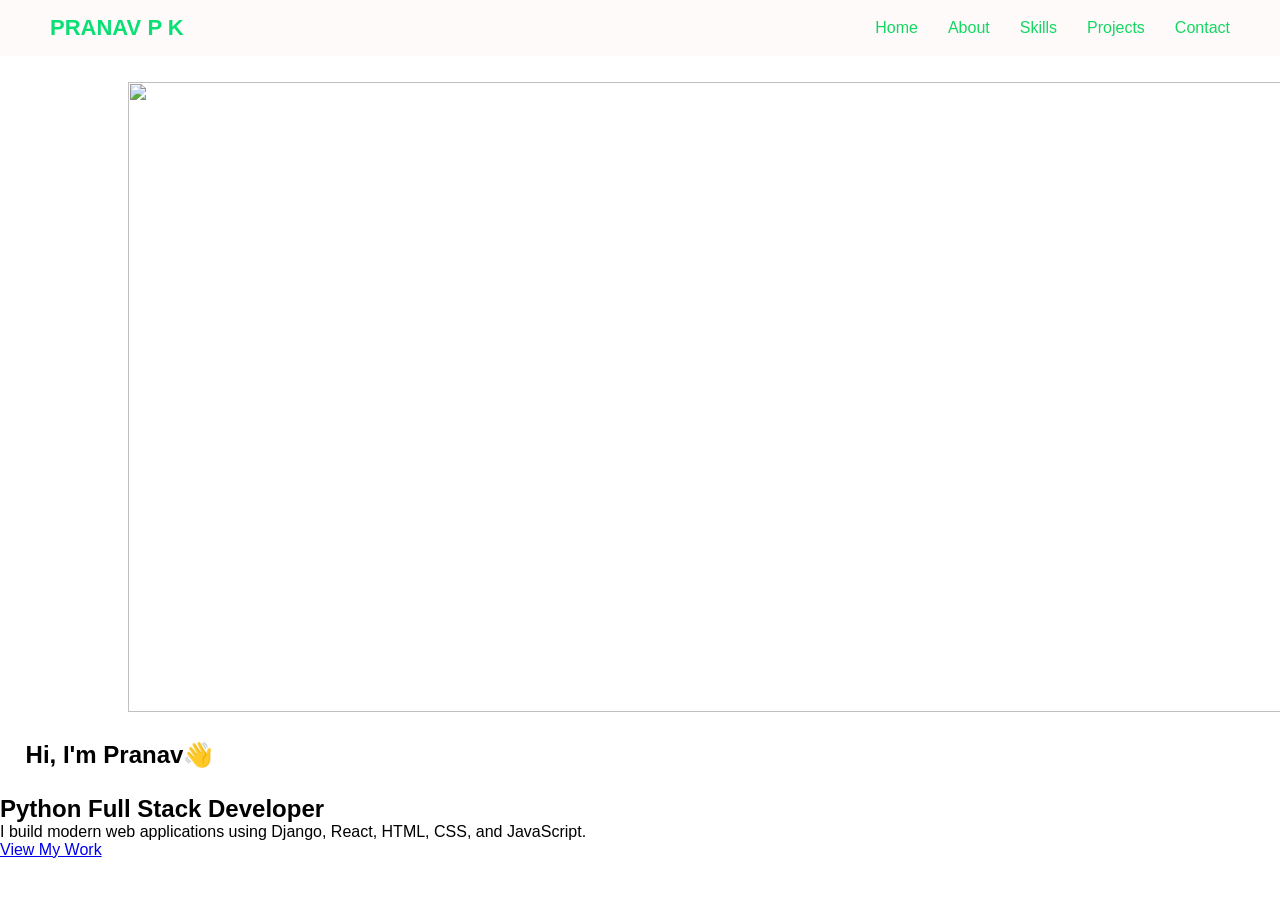
==== index.html @ 6b8d43aa "Initial portfolio" ====
<!DOCTYPE html>
<html lang="en">

<head>
    <meta charset="UTF-8">
    <meta name="viewport" content="width=device-width, initial-scale=1.0">
    <title>PRANAV</title>
    <link rel="stylesheet" href="style.css">

    <link rel="preconnect" href="https://fonts.googleapis.com">
    <link rel="preconnect" href="https://fonts.gstatic.com" crossorigin>
    <link href="https://fonts.googleapis.com/css2?family=Saira+Stencil:ital,wght@0,100..900;1,100..900&display=swap"
        rel="stylesheet">



</head>

<body>

    <header>
        <nav class="navbar">
            <div class="logo">PRANAV P K</div>

            <ul class="nav-links">
                <li><a href="index.html">Home</a></li>
                <li><a href="about.html">About</a></li>
                <li><a href="skills.html">Skills</a></li>
                <li><a href="projects.html">Projects</a></li>
                <li><a href="contact.html">Contact</a></li>
            </ul>
        </nav>
    </header>

    <!-- section start -->
    <section class="hero">
        <div class="hero-content">
            <div class="img"><img src="" height="630px" width="1200px"></div>
            
            <h1 style="padding: 2%;">Hi, I'm Pranav👋</h1>
            <h2>Python Full Stack Developer</h2>
            <p>I build modern web applications using Django, React, HTML, CSS, and JavaScript.</p>

            <a href="projects.html" class="btn">View My Work</a>
        </div>
    </section>
    <!-- section end -->

</body>

</html>
---- style.css ----
.saira-stencil{
  font-family: "Saira Stencil", sans-serif;
  font-optical-sizing: auto;
  font-weight: <weight>;
  font-style: normal;
  font-variation-settings:
    "wdth" 100;
}
/* Reset */
* {
    margin: 0;
    padding: 0;
    box-sizing: border-box;
    font-family: Arial, sans-serif;
}

/* Navbar */
.navbar {
    display: flex;
    justify-content: space-between;
    align-items: center;
    padding: 15px 50px;
    background-color: #fef9f9d8;
}

/* Logo */
.logo {
    color: #08e074;
    font-size: 22px;
    font-weight: bold;
}

/* Nav Links */
.nav-links {
    list-style: none;
    display: flex;
    gap: 30px;
}

/* Links */
.nav-links a {
    text-decoration: dotted;
    color: #14d762;
    font-size: 16px;
    transition: 0.3s;
}

/* Hover effect */
.nav-links a:hover {
    color: #b5da0e;
}

/* Responsive */
@media (max-width: 768px) {
    .navbar {
        flex-direction: column;
        gap: 10px;
    }

    .nav-links {
        flex-direction: column;
        gap: 15px;
    }
}
.img{
    padding-top: 2%;
    padding-left: 10%;
}
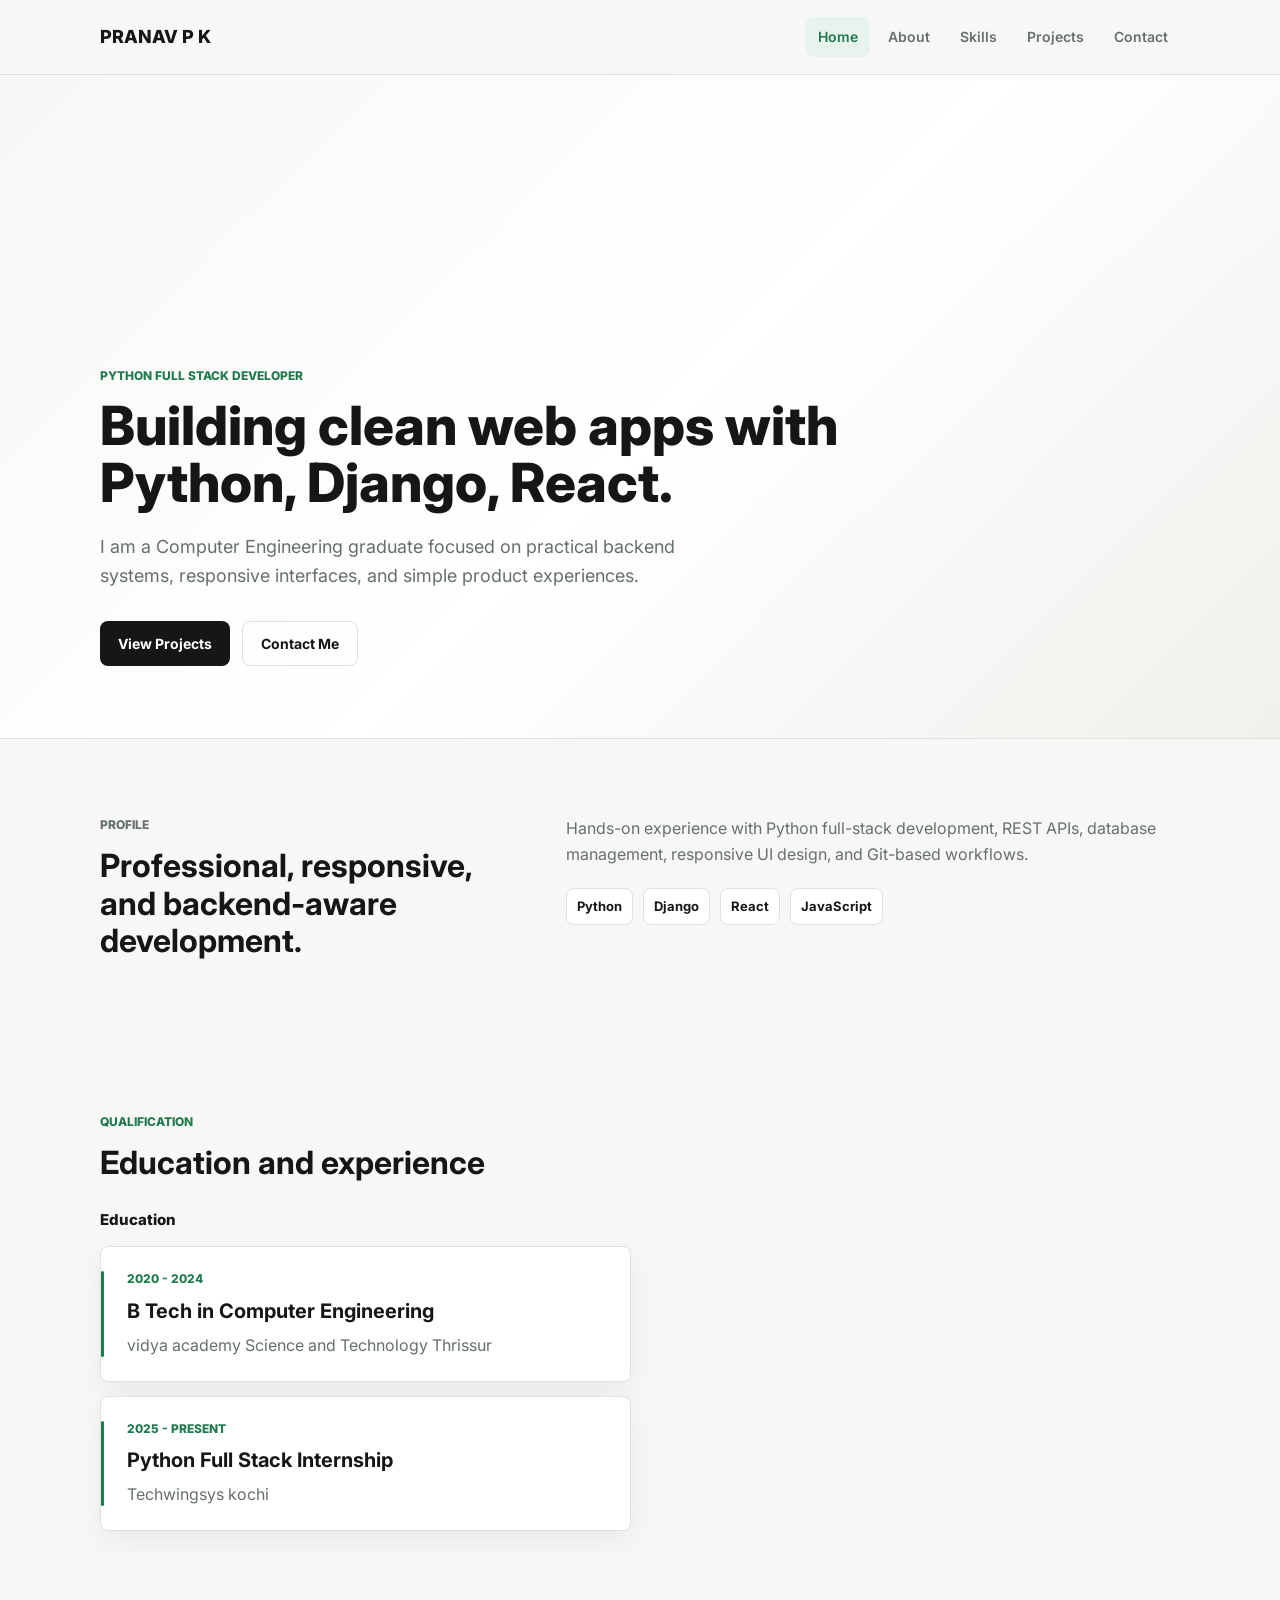
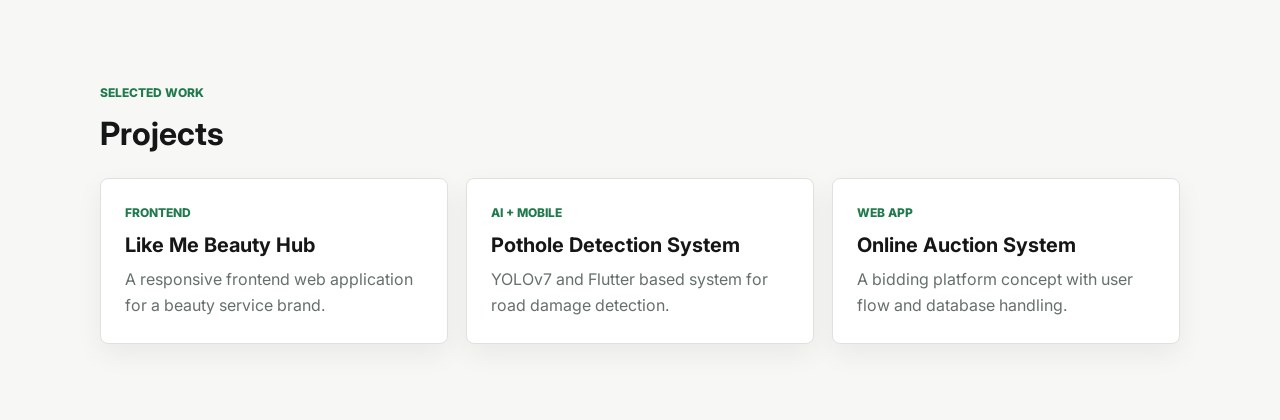
==== commit 9038944f: "Update portfolio UI" ====
--- a/index.html
+++ b/index.html
@@ -4,26 +4,20 @@
 <head>
     <meta charset="UTF-8">
     <meta name="viewport" content="width=device-width, initial-scale=1.0">
-    <title>PRANAV</title>
-    <link rel="stylesheet" href="style.css">
-
+    <title>Pranav P K | Portfolio</title>
     <link rel="preconnect" href="https://fonts.googleapis.com">
     <link rel="preconnect" href="https://fonts.gstatic.com" crossorigin>
-    <link href="https://fonts.googleapis.com/css2?family=Saira+Stencil:ital,wght@0,100..900;1,100..900&display=swap"
-        rel="stylesheet">
-
-
-
+    <link href="https://fonts.googleapis.com/css2?family=Inter:wght@400;500;600;700;800&display=swap" rel="stylesheet">
+    <link rel="stylesheet" href="style.css">
 </head>
 
 <body>
-
-    <header>
+    <header class="site-header">
         <nav class="navbar">
-            <div class="logo">PRANAV P K</div>
+            <a class="logo" href="index.html">PRANAV P K</a>
 
             <ul class="nav-links">
-                <li><a href="index.html">Home</a></li>
+                <li><a class="active" href="index.html">Home</a></li>
                 <li><a href="about.html">About</a></li>
                 <li><a href="skills.html">Skills</a></li>
                 <li><a href="projects.html">Projects</a></li>
@@ -32,20 +26,91 @@
         </nav>
     </header>
 
-    <!-- section start -->
-    <section class="hero">
-        <div class="hero-content">
-            <div class="img"><img src="" height="630px" width="1200px"></div>
-            
-            <h1 style="padding: 2%;">Hi, I'm Pranav👋</h1>
-            <h2>Python Full Stack Developer</h2>
-            <p>I build modern web applications using Django, React, HTML, CSS, and JavaScript.</p>
+    <main>
+        <section class="hero">
+            <div class="hero-content">
+                <p class="eyebrow">Python Full Stack Developer</p>
+                <h1>Building clean web apps with Python, Django, React.</h1>
+                <p class="hero-text">I am a Computer Engineering graduate focused on practical backend systems, responsive interfaces, and simple product experiences.</p>
+                <div class="hero-actions">
+                    <a class="btn primary" href="projects.html">View Projects</a>
+                    <a class="btn secondary" href="contact.html">Contact Me</a>
+                </div>
+            </div>
+        </section>
 
-            <a href="projects.html" class="btn">View My Work</a>
-        </div>
-    </section>
-    <!-- section end -->
+        <section class="section intro-section">
+            <div>
+                <p class="eyebrow">Profile</p>
+                <h2>Professional, responsive, and backend-aware development.</h2>
+            </div>
+            <div class="summary-list">
+                <p>Hands-on experience with Python full-stack development, REST APIs, database management, responsive UI design, and Git-based workflows.</p>
+                <div class="stack-list">
+                    <span>Python</span>
+                    <span>Django</span>
+                    <span>React</span>
+                    <span>JavaScript</span>
+                </div>
+            </div>
+        </section>
 
+        <section class="section qualification-section">
+            <div class="section-heading">
+                <p class="eyebrow">Qualification</p>
+                <h2>Education and experience</h2>
+            </div>
+
+            <div class="timeline-grid">
+                <div>
+                    <h3 class="timeline-label">Education</h3>
+                    <div class="timeline">
+                        <article class="timeline-item">
+                            <span>2020 - 2024</span>
+                            <h3>B Tech in Computer Engineering</h3>
+                            <p>vidya academy Science and Technology Thrissur</p>
+                        </article>
+
+                        <article class="timeline-item">
+                            <span>2025 - Present</span>
+                            <h3>Python Full Stack Internship</h3>
+                            <p>Techwingsys kochi</p>
+                        </article>
+                    </div>
+                </div>
+
+                
+                </div>
+            </div>
+        </section>
+
+        <section class="section">
+            <div class="section-heading">
+                <p class="eyebrow">Selected work</p>
+                <h2>Projects</h2>
+            </div>
+
+            <div class="project-grid">
+                <article class="project-card">
+                    <span>Frontend</span>
+                    <h3>Like Me Beauty Hub</h3>
+                    <p>A responsive frontend web application for a beauty service brand.</p>
+                </article>
+
+                <article class="project-card">
+                    <span>AI + Mobile</span>
+                    <h3>Pothole Detection System</h3>
+                    <p>YOLOv7 and Flutter based system for road damage detection.</p>
+                </article>
+
+                <article class="project-card">
+                    <span>Web App</span>
+                    <h3>Online Auction System</h3>
+                    <p>A bidding platform concept with user flow and database handling.</p>
+                </article>
+            </div>
+        </section>
+    </main>
 </body>
 
 </html>
--- a/style.css
+++ b/style.css
@@ -1,69 +1,466 @@
-
-.saira-stencil{
-  font-family: "Saira Stencil", sans-serif;
-  font-optical-sizing: auto;
-  font-weight: <weight>;
-  font-style: normal;
-  font-variation-settings:
-    "wdth" 100;
-}
-/* Reset */
+@font-face {
+    font-family: "Nothing Ndot";
+    src:
+        url("fonts/ndot.woff2") format("woff2"),
+        url("fonts/ndot.woff") format("woff"),
+        url("fonts/ndot.ttf") format("truetype");
+    font-weight: 400;
+    font-style: normal;
+    font-display: swap;
+}
+
+:root {
+    --font: "Inter", "Segoe UI", Arial, sans-serif;
+    --logo-font: "Nothing Ndot", "Inter", "Segoe UI", Arial, sans-serif;
+    --bg: #f7f8f5;
+    --surface: #ffffff;
+    --text: #151716;
+    --muted: #66706a;
+    --soft: #eef1ec;
+    --line: #dde3dc;
+    --accent: #1f7a4d;
+    --accent-soft: #e8f3ed;
+    --shadow: 0 10px 28px rgba(21, 23, 22, 0.06);
+}
+
 * {
+    box-sizing: border-box;
     margin: 0;
     padding: 0;
-    box-sizing: border-box;
-    font-family: Arial, sans-serif;
-}
-
-/* Navbar */
+}
+
+html {
+    scroll-behavior: smooth;
+}
+
+body {
+    background: var(--bg);
+    color: var(--text);
+    font-family: var(--font);
+    line-height: 1.65;
+}
+
+a {
+    color: inherit;
+}
+
+.site-header {
+    position: sticky;
+    top: 0;
+    z-index: 20;
+    border-bottom: 1px solid var(--line);
+    background: rgba(247, 248, 245, 0.9);
+    backdrop-filter: blur(14px);
+}
+
+.navbar,
+.section,
+.page-hero,
+.hero-content {
+    width: min(1080px, calc(100% - 40px));
+    margin: 0 auto;
+}
+
 .navbar {
     display: flex;
+    align-items: center;
     justify-content: space-between;
+    gap: 24px;
+    min-height: 74px;
+}
+
+.logo {
+    color: var(--text);
+    font-family: var(--logo-font);
+    font-size: 18px;
+    font-weight: 800;
+    letter-spacing: 0;
+    text-decoration: none;
+    white-space: nowrap;
+}
+
+.nav-links {
+    display: flex;
     align-items: center;
-    padding: 15px 50px;
-    background-color: #fef9f9d8;
-}
-
-/* Logo */
-.logo {
-    color: #08e074;
-    font-size: 22px;
-    font-weight: bold;
-}
-
-/* Nav Links */
-.nav-links {
+    gap: 6px;
     list-style: none;
+}
+
+.nav-links a {
+    display: inline-flex;
+    align-items: center;
+    min-height: 38px;
+    border-radius: 8px;
+    color: var(--muted);
+    font-size: 14px;
+    font-weight: 600;
+    letter-spacing: 0;
+    padding: 8px 12px;
+    text-decoration: none;
+    transition: background-color 180ms ease, color 180ms ease;
+}
+
+.nav-links a:hover,
+.nav-links a.active {
+    background: var(--accent-soft);
+    color: var(--accent);
+}
+
+.hero {
     display: flex;
-    gap: 30px;
-}
-
-/* Links */
-.nav-links a {
-    text-decoration: dotted;
-    color: #14d762;
-    font-size: 16px;
-    transition: 0.3s;
-}
-
-/* Hover effect */
-.nav-links a:hover {
-    color: #b5da0e;
-}
-
-/* Responsive */
-@media (max-width: 768px) {
+    align-items: flex-end;
+    min-height: calc(82vh - 74px);
+    border-bottom: 1px solid var(--line);
+    background: linear-gradient(135deg, var(--bg) 0%, #ffffff 52%, var(--soft) 100%);
+}
+
+.hero-content {
+    padding: 92px 0 72px;
+}
+
+.eyebrow {
+    color: var(--accent);
+    font-size: 12px;
+    font-weight: 800;
+    letter-spacing: 0;
+    margin-bottom: 12px;
+    text-transform: uppercase;
+}
+
+.hero h1,
+.page-hero h1 {
+    max-width: 780px;
+    color: var(--text);
+    font-size: 54px;
+    font-weight: 800;
+    line-height: 1.05;
+}
+
+.hero-text {
+    max-width: 640px;
+    color: var(--muted);
+    font-size: 18px;
+    margin-top: 20px;
+}
+
+.hero-actions {
+    display: flex;
+    flex-wrap: wrap;
+    gap: 12px;
+    margin-top: 30px;
+}
+
+.btn {
+    display: inline-flex;
+    align-items: center;
+    justify-content: center;
+    min-height: 44px;
+    border-radius: 8px;
+    font-size: 14px;
+    font-weight: 700;
+    padding: 10px 18px;
+    text-decoration: none;
+}
+
+.btn.primary {
+    background: var(--text);
+    color: #ffffff;
+}
+
+.btn.secondary {
+    border: 1px solid var(--line);
+    background: rgba(255, 255, 255, 0.72);
+    color: var(--text);
+}
+
+.section {
+    padding: 76px 0;
+}
+
+.page-hero {
+    padding: 86px 0 28px;
+}
+
+.intro-section,
+.two-column,
+.contact-section,
+.profile-section {
+    display: grid;
+    grid-template-columns: 0.8fr 1.2fr;
+    gap: 56px;
+    align-items: start;
+}
+
+.section-heading {
+    margin-bottom: 26px;
+}
+
+.intro-section h2,
+.section-heading h2,
+.two-column h2,
+.contact-section h2 {
+    max-width: 680px;
+    color: var(--text);
+    font-size: 32px;
+    font-weight: 700;
+    line-height: 1.18;
+}
+
+.intro-section p,
+.two-column p,
+.contact-section p,
+.project-card p,
+.skill-card p,
+.project-row p,
+.timeline-item p {
+    color: var(--muted);
+}
+
+.summary-list {
+    display: grid;
+    gap: 20px;
+}
+
+.profile-section {
+    align-items: center;
+    grid-template-columns: 1fr 0.8fr;
+}
+
+.profile-copy {
+    display: grid;
+    gap: 18px;
+}
+
+.profile-copy h2 {
+    max-width: 680px;
+    color: var(--text);
+    font-size: 32px;
+    font-weight: 700;
+    line-height: 1.18;
+}
+
+.profile-copy p {
+    color: var(--muted);
+}
+
+.profile-image-card {
+    overflow: hidden;
+    border: 1px solid var(--line);
+    border-radius: 8px;
+    background: var(--surface);
+    box-shadow: var(--shadow);
+}
+
+.profile-image-card img {
+    display: block;
+    width: 100%;
+    aspect-ratio: 4 / 5;
+    object-fit: cover;
+    object-position: 54% 58%;
+}
+
+.stack-list {
+    display: flex;
+    flex-wrap: wrap;
+    gap: 10px;
+}
+
+.stack-list span {
+    border: 1px solid var(--line);
+    border-radius: 8px;
+    background: var(--surface);
+    color: var(--text);
+    font-size: 13px;
+    font-weight: 700;
+    padding: 7px 10px;
+}
+
+.project-grid,
+.skill-grid,
+.timeline-grid {
+    display: grid;
+    gap: 18px;
+}
+
+.project-grid {
+    grid-template-columns: repeat(3, 1fr);
+}
+
+.skill-grid,
+.timeline-grid {
+    grid-template-columns: repeat(2, 1fr);
+}
+
+.project-card,
+.skill-card,
+.quick-facts,
+.project-row,
+.timeline-item,
+.contact-links a {
+    border: 1px solid var(--line);
+    border-radius: 8px;
+    background: var(--surface);
+    box-shadow: var(--shadow);
+}
+
+.project-card,
+.skill-card,
+.quick-facts {
+    padding: 24px;
+}
+
+.project-card span,
+.project-row span,
+.timeline-item span {
+    display: block;
+    color: var(--accent);
+    font-size: 12px;
+    font-weight: 800;
+    margin-bottom: 10px;
+    text-transform: uppercase;
+}
+
+.project-card h3,
+.skill-card h2,
+.project-row h2,
+.timeline-item h3 {
+    color: var(--text);
+    font-size: 20px;
+    font-weight: 700;
+    line-height: 1.25;
+    margin-bottom: 8px;
+}
+
+.timeline-label {
+    color: var(--text);
+    font-size: 15px;
+    font-weight: 800;
+    margin-bottom: 14px;
+}
+
+.timeline {
+    display: grid;
+    gap: 14px;
+}
+
+.timeline-item {
+    position: relative;
+    padding: 22px 22px 22px 26px;
+}
+
+.timeline-item::before {
+    position: absolute;
+    top: 24px;
+    bottom: 24px;
+    left: 0;
+    width: 3px;
+    border-radius: 999px;
+    background: var(--accent);
+    content: "";
+}
+
+.two-column p + p {
+    margin-top: 16px;
+}
+
+.quick-facts ul {
+    color: var(--muted);
+    margin-top: 16px;
+    padding-left: 20px;
+}
+
+.quick-facts li + li {
+    margin-top: 9px;
+}
+
+.project-list {
+    display: grid;
+    gap: 16px;
+}
+
+.project-row {
+    display: grid;
+    grid-template-columns: 0.9fr 1.1fr;
+    gap: 28px;
+    padding: 24px;
+}
+
+.contact-links {
+    display: grid;
+    gap: 12px;
+}
+
+.contact-links a {
+    color: var(--accent);
+    font-weight: 700;
+    padding: 15px 18px;
+    text-decoration: none;
+}
+
+.contact-links a:hover {
+    border-color: var(--accent);
+}
+
+@media (max-width: 820px) {
     .navbar {
+        align-items: flex-start;
         flex-direction: column;
-        gap: 10px;
+        justify-content: center;
+        padding: 16px 0;
     }
 
     .nav-links {
-        flex-direction: column;
-        gap: 15px;
-    }
-}
-.img{
-    padding-top: 2%;
-    padding-left: 10%;
-}+        flex-wrap: wrap;
+    }
+
+    .hero {
+        min-height: 620px;
+    }
+
+    .hero h1,
+    .page-hero h1 {
+        font-size: 40px;
+    }
+
+    .intro-section,
+    .two-column,
+    .contact-section,
+    .profile-section,
+    .project-grid,
+    .skill-grid,
+    .timeline-grid,
+    .project-row {
+        grid-template-columns: 1fr;
+    }
+}
+
+@media (max-width: 520px) {
+    .navbar,
+    .section,
+    .page-hero,
+    .hero-content {
+        width: min(100% - 28px, 1080px);
+    }
+
+    .nav-links a {
+        font-size: 13px;
+        padding: 8px 9px;
+    }
+
+    .hero {
+        min-height: 560px;
+    }
+
+    .hero-content {
+        padding: 68px 0 46px;
+    }
+
+    .hero h1,
+    .page-hero h1 {
+        font-size: 34px;
+    }
+
+    .section {
+        padding: 54px 0;
+    }
+}
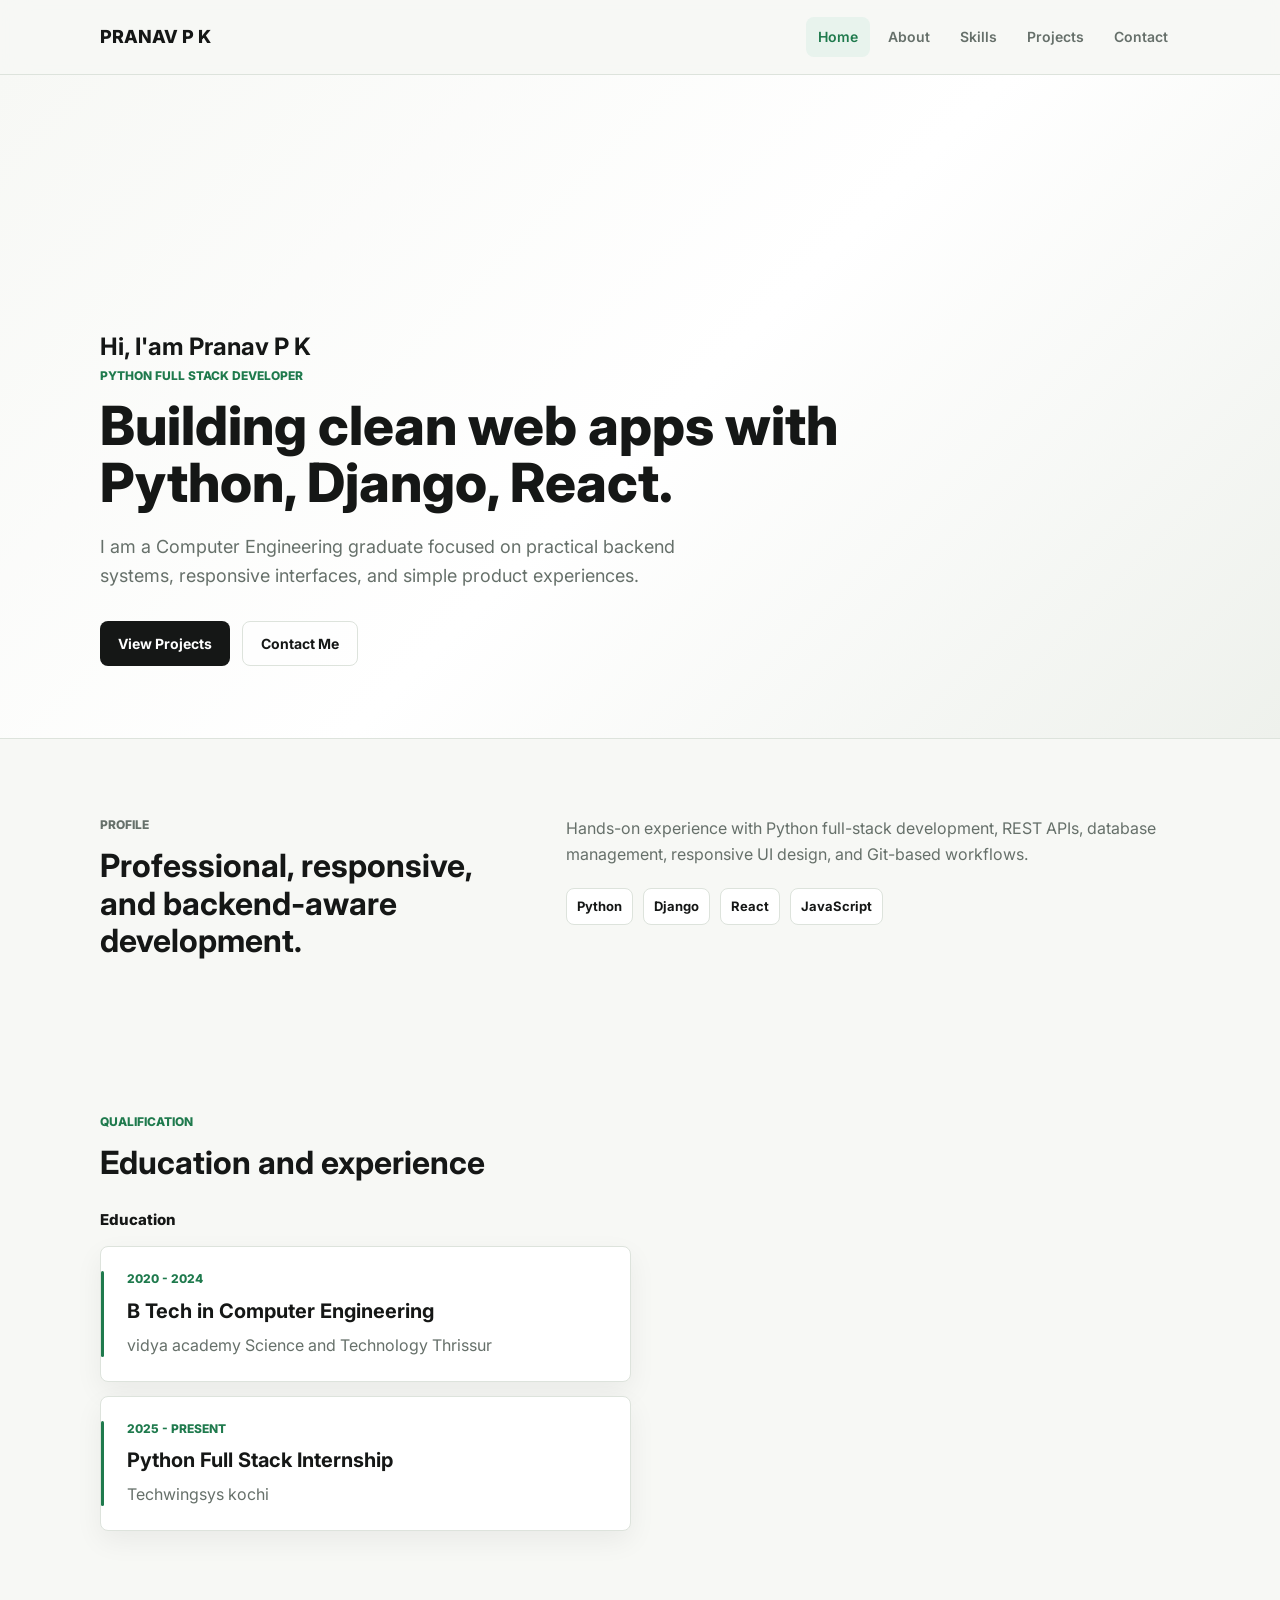
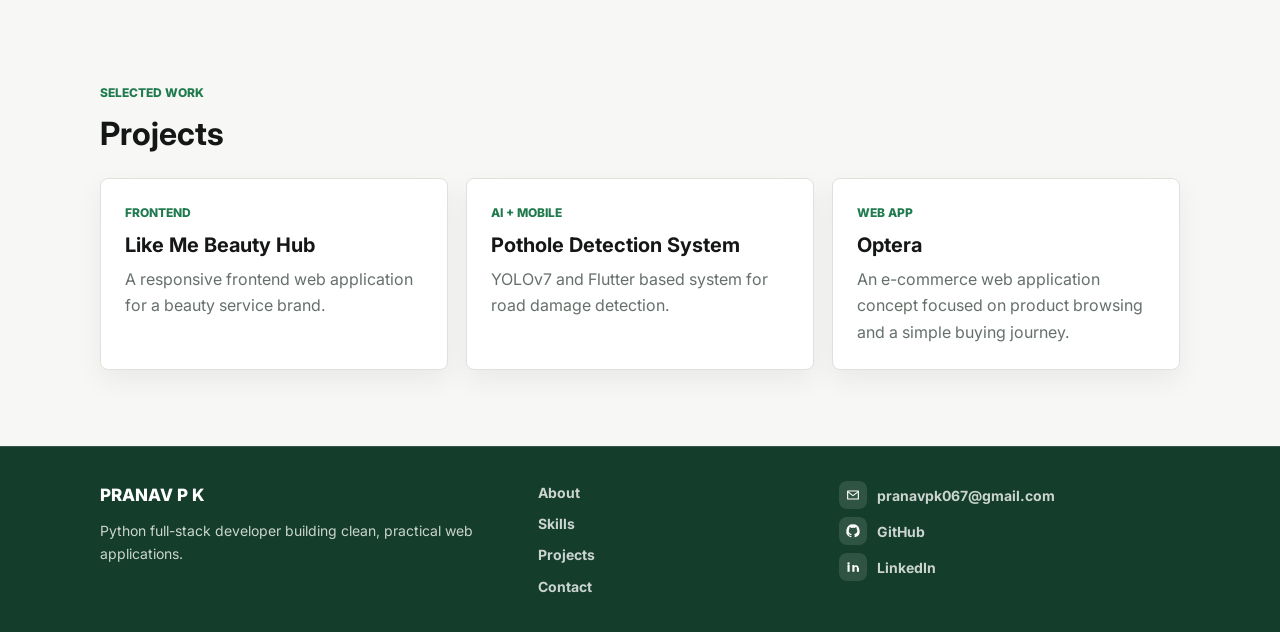
==== commit f52cb272: "Add footer across portfolio pages" ====
--- a/index.html
+++ b/index.html
@@ -29,7 +29,9 @@
     <main>
         <section class="hero">
             <div class="hero-content">
+                <h2>Hi, I'am Pranav P K</h2>
                 <p class="eyebrow">Python Full Stack Developer</p>
+
                 <h1>Building clean web apps with Python, Django, React.</h1>
                 <p class="hero-text">I am a Computer Engineering graduate focused on practical backend systems, responsive interfaces, and simple product experiences.</p>
                 <div class="hero-actions">
@@ -105,12 +107,49 @@
 
                 <article class="project-card">
                     <span>Web App</span>
-                    <h3>Online Auction System</h3>
-                    <p>A bidding platform concept with user flow and database handling.</p>
+                    <h3>Optera</h3>
+                    <p>An e-commerce web application concept focused on product browsing and a simple buying journey.</p>
                 </article>
             </div>
         </section>
     </main>
+
+    <footer class="site-footer">
+        <div class="footer-inner">
+            <div>
+                <a class="footer-logo" href="index.html">PRANAV P K</a>
+                <p>Python full-stack developer building clean, practical web applications.</p>
+            </div>
+
+            <div class="footer-links" aria-label="Footer navigation">
+                <a href="about.html">About</a>
+                <a href="skills.html">Skills</a>
+                <a href="projects.html">Projects</a>
+                <a href="contact.html">Contact</a>
+            </div>
+
+            <div class="footer-contact">
+                <a href="mailto:pranavpk067@gmail.com">
+                    <span class="contact-icon" aria-hidden="true">
+                        <svg viewBox="0 0 24 24"><path d="M4 6h16v12H4z"></path><path d="m4 7 8 6 8-6"></path></svg>
+                    </span>
+                    pranavpk067@gmail.com
+                </a>
+                <a href="https://github.com/Prnvpk" target="_blank" rel="noreferrer">
+                    <span class="contact-icon" aria-hidden="true">
+                        <svg viewBox="0 0 24 24"><path d="M12 2a10 10 0 0 0-3.16 19.49c.5.09.68-.22.68-.48v-1.7c-2.78.6-3.37-1.18-3.37-1.18-.45-1.15-1.11-1.46-1.11-1.46-.91-.62.07-.61.07-.61 1 .07 1.53 1.03 1.53 1.03.9 1.52 2.35 1.08 2.92.83.09-.65.35-1.08.63-1.33-2.22-.25-4.55-1.11-4.55-4.94 0-1.09.39-1.98 1.03-2.68-.1-.25-.45-1.27.1-2.64 0 0 .84-.27 2.75 1.02A9.57 9.57 0 0 1 12 6.99c.85 0 1.7.11 2.5.34 1.9-1.29 2.74-1.02 2.74-1.02.55 1.37.2 2.39.1 2.64.64.7 1.03 1.59 1.03 2.68 0 3.84-2.34 4.69-4.57 4.94.36.31.68.92.68 1.86v2.58c0 .27.18.58.69.48A10 10 0 0 0 12 2z"></path></svg>
+                    </span>
+                    GitHub
+                </a>
+                <a href="https://www.linkedin.com/in/pranavpk067/" target="_blank" rel="noreferrer">
+                    <span class="contact-icon" aria-hidden="true">
+                        <svg viewBox="0 0 24 24"><path d="M6.94 8.9H3.75v10.35h3.19V8.9zM5.35 4.75a1.85 1.85 0 1 0 0 3.7 1.85 1.85 0 0 0 0-3.7zM20.25 13.3c0-2.78-1.49-4.08-3.48-4.08a3 3 0 0 0-2.7 1.48V8.9h-3.06v10.35h3.18v-5.12c0-1.35.26-2.66 1.93-2.66 1.65 0 1.67 1.54 1.67 2.75v5.03h3.18v-5.95h-.72z"></path></svg>
+                    </span>
+                    LinkedIn
+                </a>
+            </div>
+        </div>
+    </footer>
 </body>
 
-</html>+</html>
--- a/style.css
+++ b/style.css
@@ -401,6 +401,94 @@
     border-color: var(--accent);
 }
 
+.site-footer {
+    border-top: 1px solid rgba(255, 255, 255, 0.14);
+    background: #143d2b;
+    color: #ffffff;
+}
+
+.footer-inner {
+    display: grid;
+    grid-template-columns: 1.2fr 0.8fr 1fr;
+    gap: 28px;
+    width: min(1080px, calc(100% - 40px));
+    margin: 0 auto;
+    padding: 34px 0;
+}
+
+.footer-logo {
+    display: inline-flex;
+    color: #ffffff;
+    font-family: var(--logo-font);
+    font-size: 17px;
+    font-weight: 800;
+    letter-spacing: 0;
+    margin-bottom: 10px;
+    text-decoration: none;
+}
+
+.site-footer p {
+    max-width: 380px;
+    color: rgba(255, 255, 255, 0.78);
+    font-size: 14px;
+}
+
+.footer-links,
+.footer-contact {
+    display: flex;
+    flex-direction: column;
+    gap: 8px;
+}
+
+.footer-links a,
+.footer-contact a {
+    display: inline-flex;
+    align-items: center;
+    gap: 10px;
+    width: fit-content;
+    color: rgba(255, 255, 255, 0.78);
+    font-size: 14px;
+    font-weight: 700;
+    text-decoration: none;
+    transition: color 180ms ease;
+}
+
+.footer-links a:hover,
+.footer-contact a:hover {
+    color: #ffffff;
+}
+
+.contact-icon {
+    display: inline-flex;
+    align-items: center;
+    justify-content: center;
+    flex: 0 0 auto;
+    width: 28px;
+    height: 28px;
+    border-radius: 8px;
+    background: rgba(255, 255, 255, 0.12);
+    color: #ffffff;
+}
+
+.contact-icon svg {
+    width: 16px;
+    height: 16px;
+    fill: none;
+}
+
+.contact-icon svg path {
+    stroke: currentColor;
+    stroke-width: 1.7;
+    stroke-linecap: round;
+    stroke-linejoin: round;
+}
+
+.footer-contact a:nth-child(2) svg path,
+.footer-contact a:nth-child(3) svg path {
+    fill: currentColor;
+    stroke: none;
+}
+
 @media (max-width: 820px) {
     .navbar {
         align-items: flex-start;
@@ -429,7 +517,8 @@
     .project-grid,
     .skill-grid,
     .timeline-grid,
-    .project-row {
+    .project-row,
+    .footer-inner {
         grid-template-columns: 1fr;
     }
 }
@@ -438,7 +527,8 @@
     .navbar,
     .section,
     .page-hero,
-    .hero-content {
+    .hero-content,
+    .footer-inner {
         width: min(100% - 28px, 1080px);
     }
 
@@ -464,3 +554,7 @@
         padding: 54px 0;
     }
 }
+.more{
+    text-decoration: none;
+    padding-left: 20px;
+}
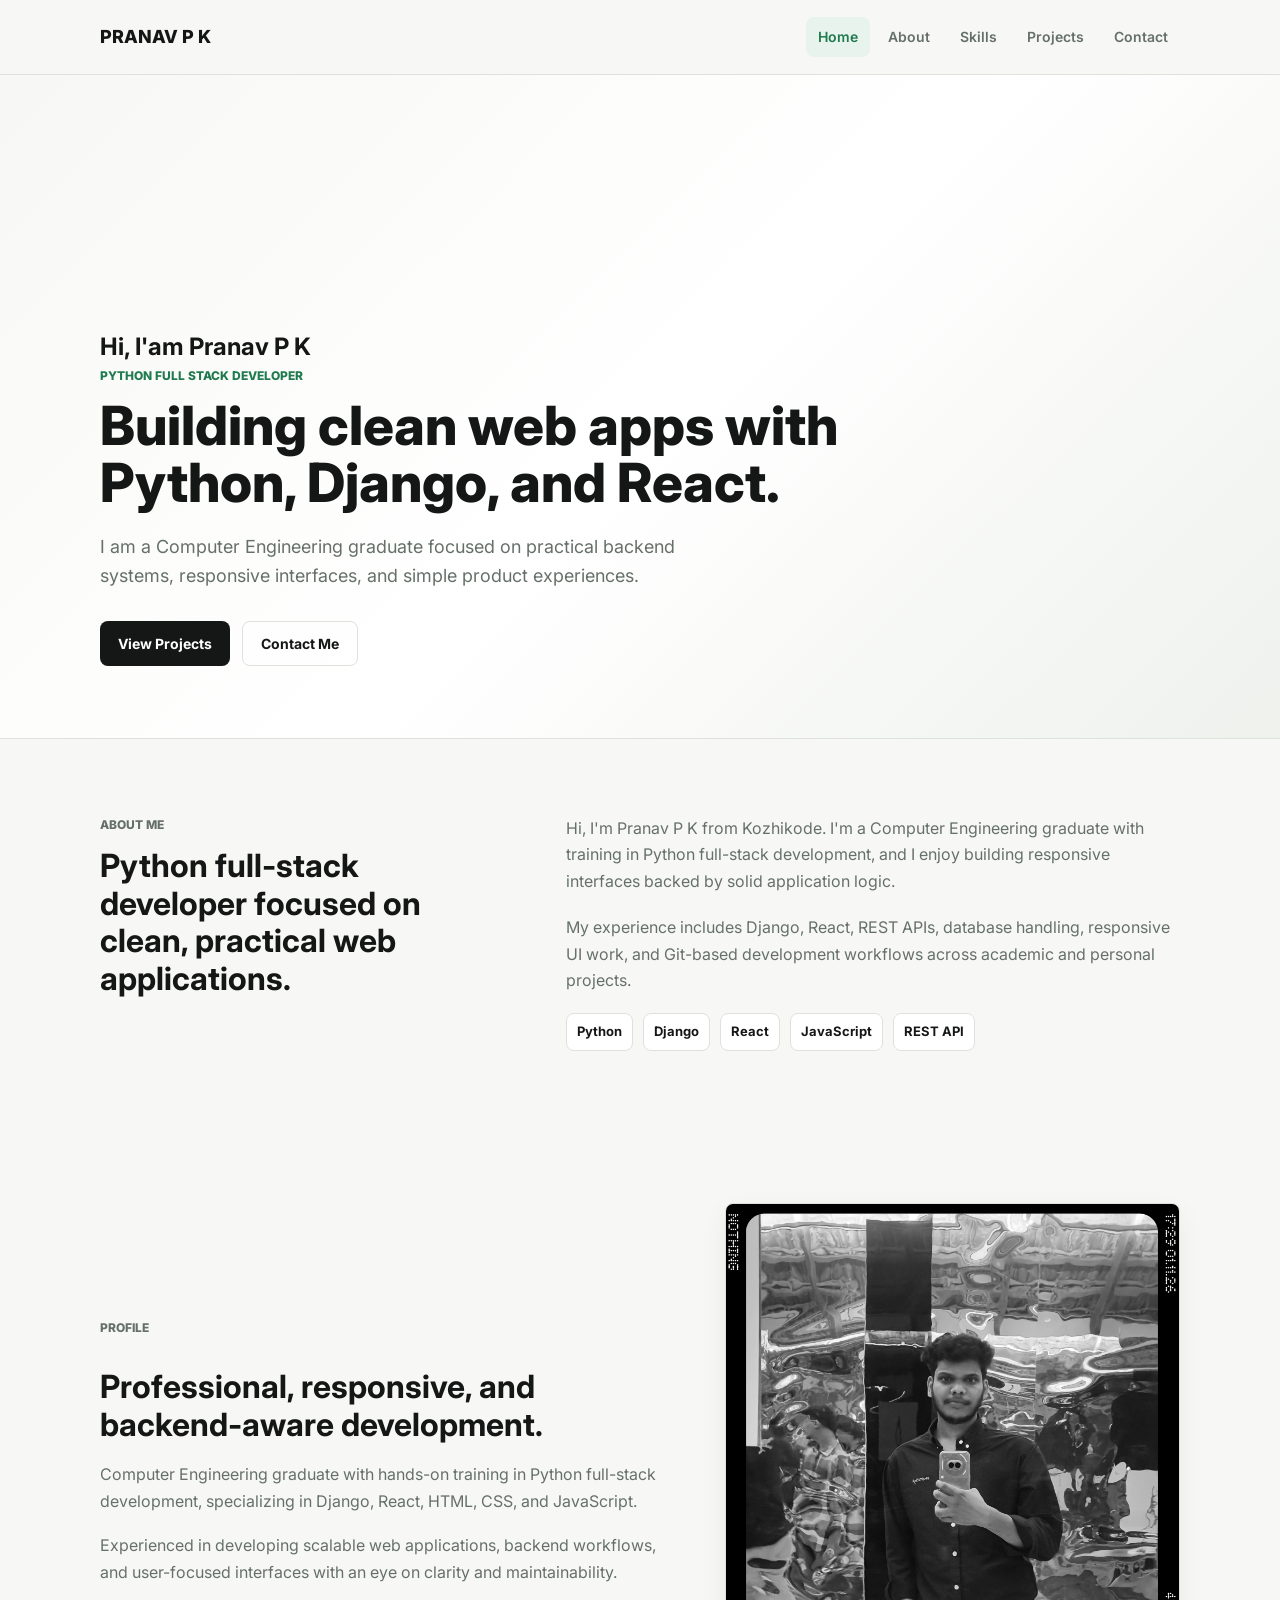
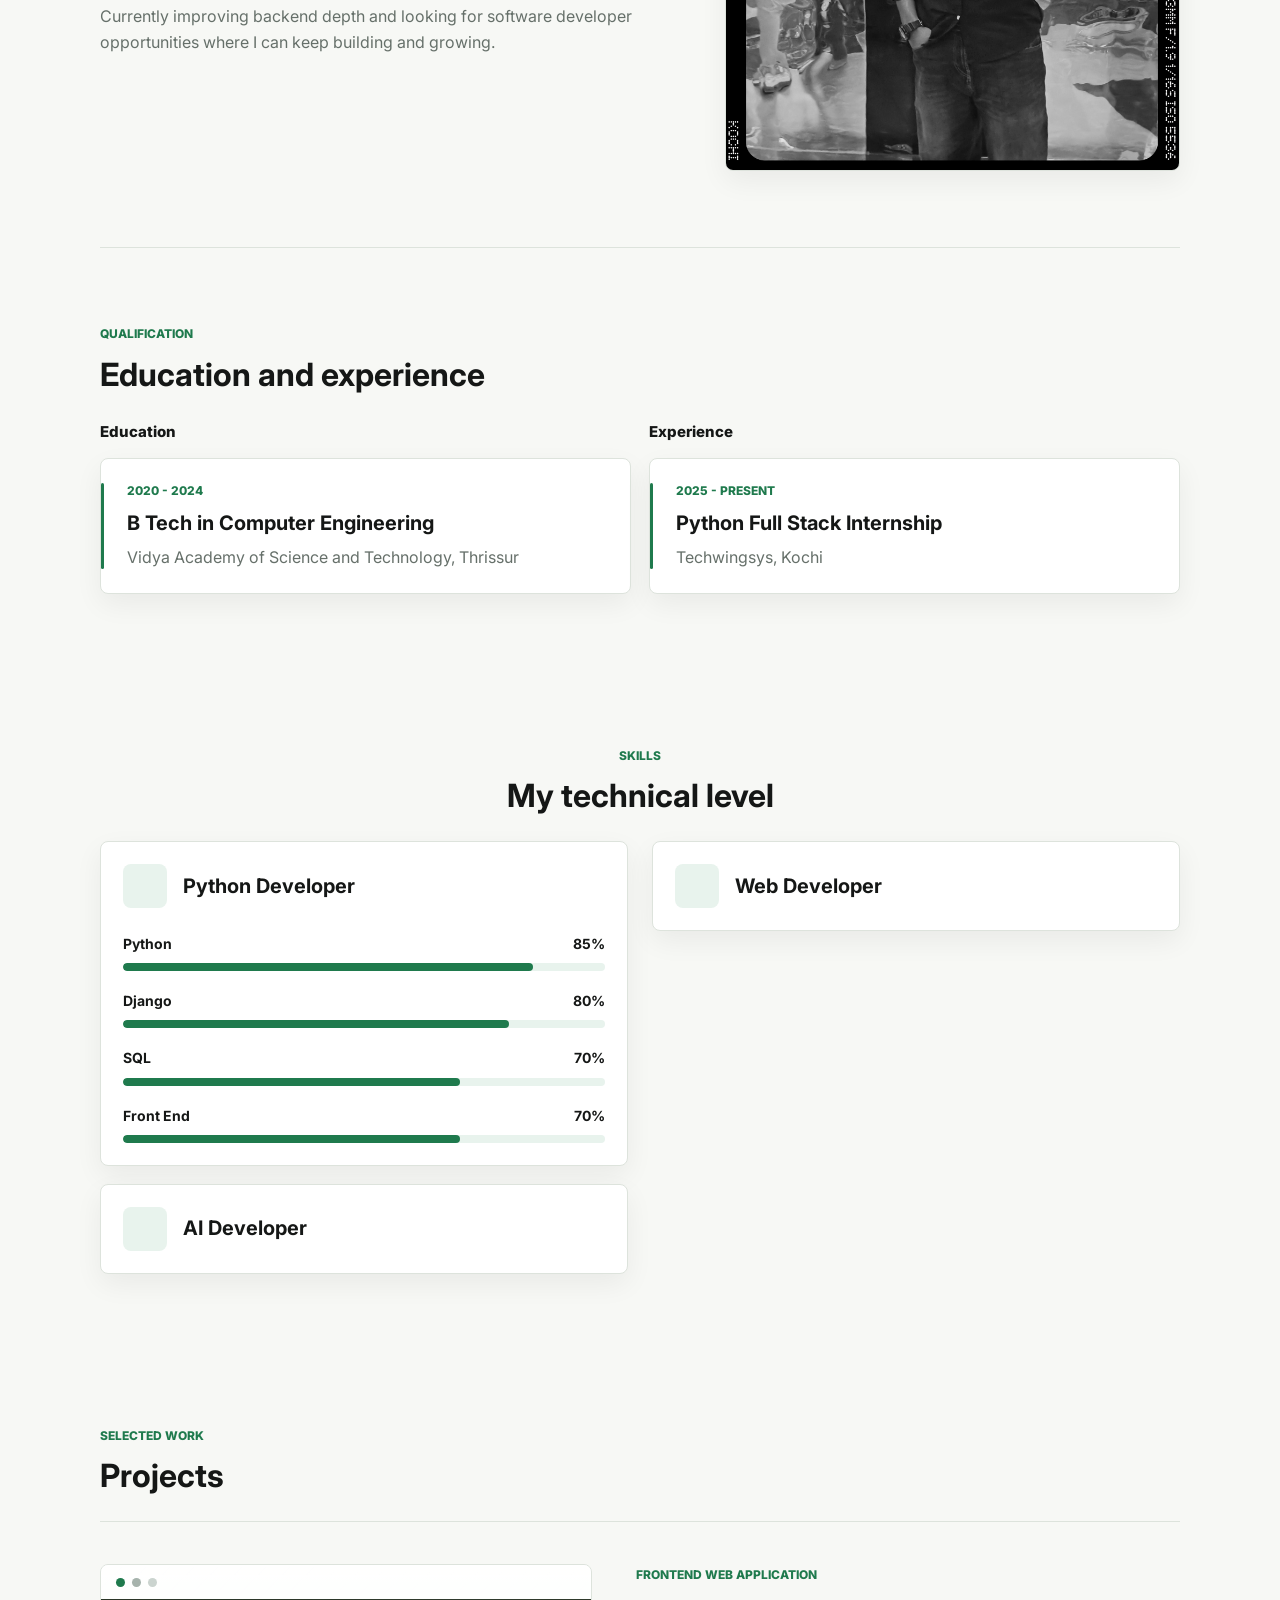
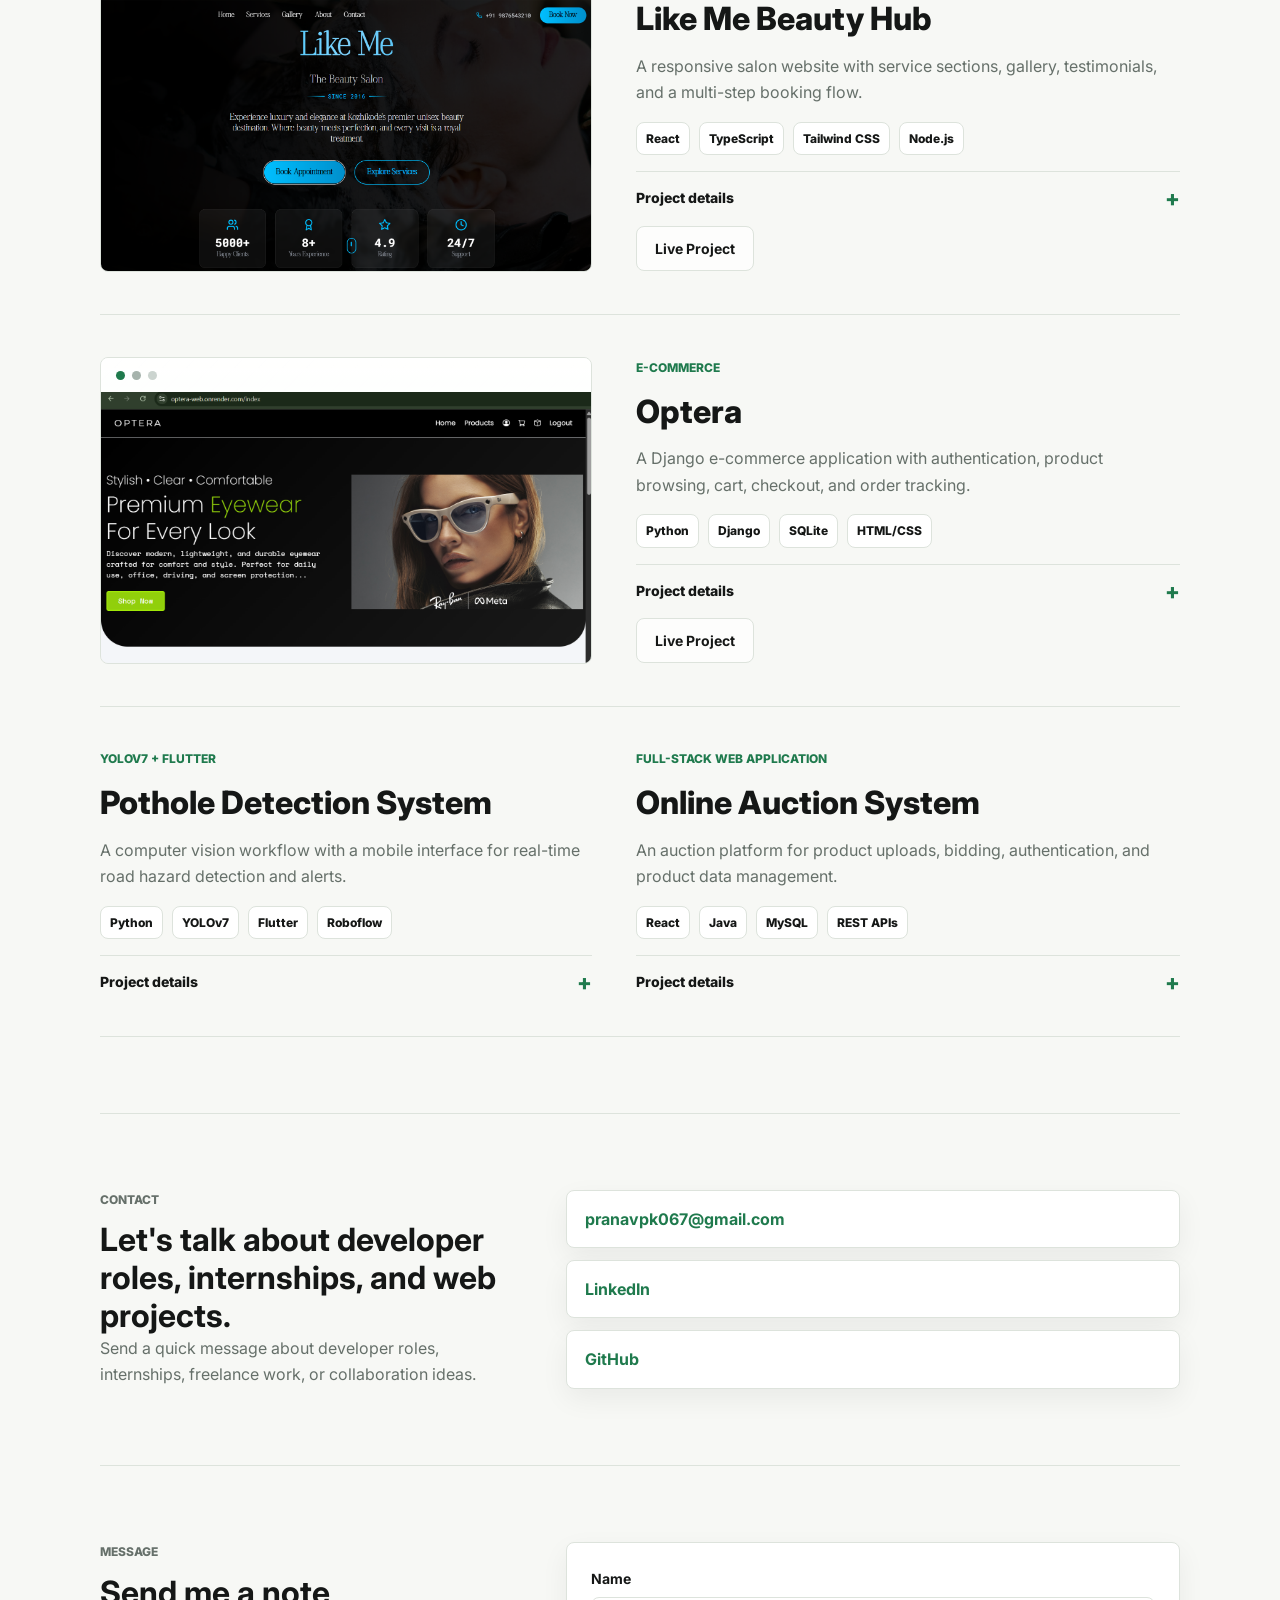
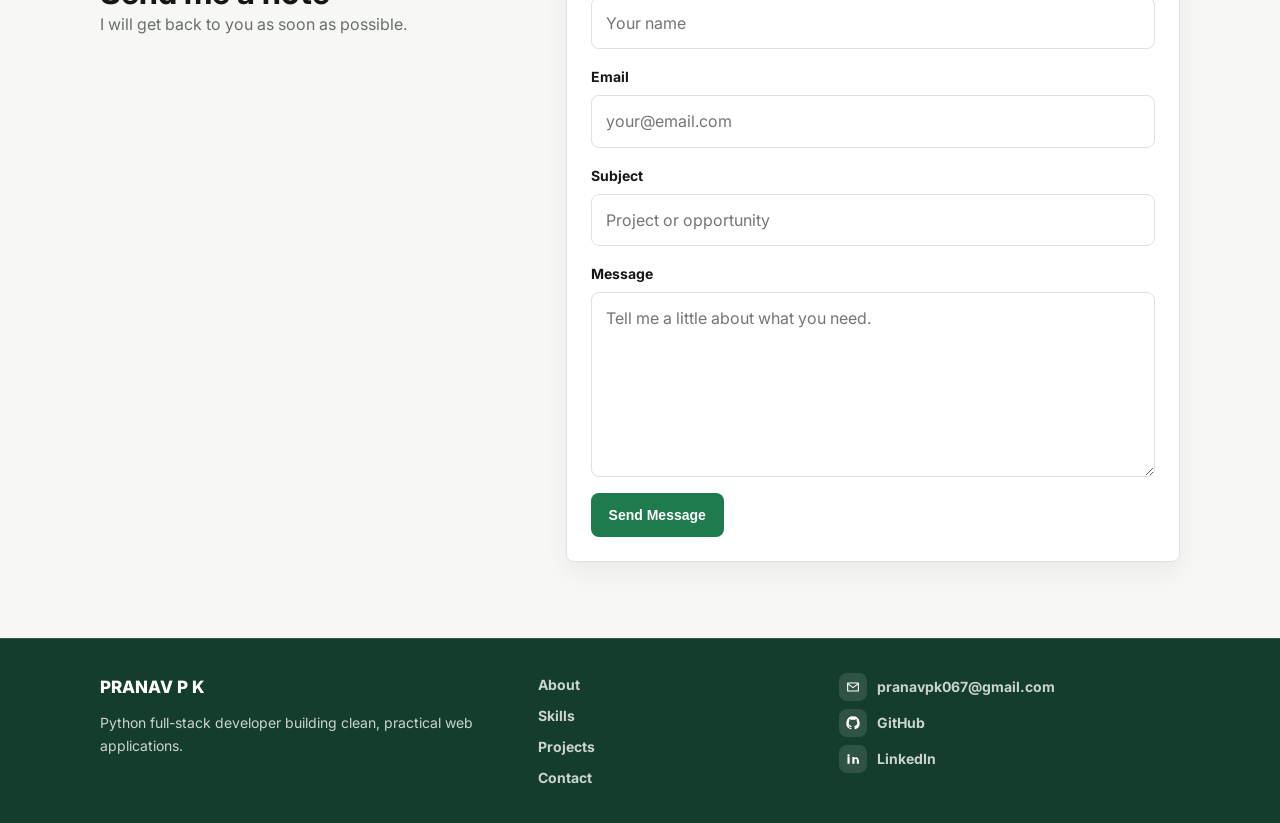
==== commit 79f4b6d3: "Convert portfolio to single-page scroll layout" ====
--- a/index.html
+++ b/index.html
@@ -8,56 +8,78 @@
     <link rel="preconnect" href="https://fonts.googleapis.com">
     <link rel="preconnect" href="https://fonts.gstatic.com" crossorigin>
     <link href="https://fonts.googleapis.com/css2?family=Inter:wght@400;500;600;700;800&display=swap" rel="stylesheet">
+    <link rel="stylesheet" href="https://unicons.iconscout.com/release/v4.0.8/css/line.css">
     <link rel="stylesheet" href="style.css">
 </head>
 
 <body>
     <header class="site-header">
         <nav class="navbar">
-            <a class="logo" href="index.html">PRANAV P K</a>
+            <a class="logo" href="#home">PRANAV P K</a>
+            <input class="nav-toggle" type="checkbox" id="nav-toggle-home" aria-label="Toggle navigation menu">
+            <label class="menu-toggle" for="nav-toggle-home">
+                <span></span>
+                <span></span>
+                <span></span>
+            </label>
 
             <ul class="nav-links">
-                <li><a class="active" href="index.html">Home</a></li>
-                <li><a href="about.html">About</a></li>
-                <li><a href="skills.html">Skills</a></li>
-                <li><a href="projects.html">Projects</a></li>
-                <li><a href="contact.html">Contact</a></li>
+                <li><a class="active" href="#home">Home</a></li>
+                <li><a href="#about">About</a></li>
+                <li><a href="#skills">Skills</a></li>
+                <li><a href="#projects">Projects</a></li>
+                <li><a href="#contact">Contact</a></li>
             </ul>
         </nav>
     </header>
 
     <main>
-        <section class="hero">
+        <section class="hero scroll-section" id="home">
             <div class="hero-content">
                 <h2>Hi, I'am Pranav P K</h2>
                 <p class="eyebrow">Python Full Stack Developer</p>
-
-                <h1>Building clean web apps with Python, Django, React.</h1>
+                <h1>Building clean web apps with Python, Django, and React.</h1>
                 <p class="hero-text">I am a Computer Engineering graduate focused on practical backend systems, responsive interfaces, and simple product experiences.</p>
                 <div class="hero-actions">
-                    <a class="btn primary" href="projects.html">View Projects</a>
-                    <a class="btn secondary" href="contact.html">Contact Me</a>
-                </div>
-            </div>
-        </section>
-
-        <section class="section intro-section">
+                    <a class="btn primary" href="#projects">View Projects</a>
+                    <a class="btn secondary" href="#contact">Contact Me</a>
+                </div>
+            </div>
+        </section>
+
+        <section class="section intro-section scroll-section" id="about">
             <div>
-                <p class="eyebrow">Profile</p>
-                <h2>Professional, responsive, and backend-aware development.</h2>
+                <p class="eyebrow">About me</p>
+                <h2>Python full-stack developer focused on clean, practical web applications.</h2>
             </div>
             <div class="summary-list">
-                <p>Hands-on experience with Python full-stack development, REST APIs, database management, responsive UI design, and Git-based workflows.</p>
+                <p>Hi, I'm Pranav P K from Kozhikode. I'm a Computer Engineering graduate with training in Python full-stack development, and I enjoy building responsive interfaces backed by solid application logic.</p>
+                <p>My experience includes Django, React, REST APIs, database handling, responsive UI work, and Git-based development workflows across academic and personal projects.</p>
                 <div class="stack-list">
                     <span>Python</span>
                     <span>Django</span>
                     <span>React</span>
                     <span>JavaScript</span>
-                </div>
-            </div>
-        </section>
-
-        <section class="section qualification-section">
+                    <span>REST API</span>
+                </div>
+            </div>
+        </section>
+
+        <section class="section profile-section scroll-section">
+            <div class="profile-copy">
+                <p class="eyebrow">Profile</p>
+                <h2>Professional, responsive, and backend-aware development.</h2>
+                <p>Computer Engineering graduate with hands-on training in Python full-stack development, specializing in Django, React, HTML, CSS, and JavaScript.</p>
+                <p>Experienced in developing scalable web applications, backend workflows, and user-focused interfaces with an eye on clarity and maintainability.</p>
+                <p>Currently improving backend depth and looking for software developer opportunities where I can keep building and growing.</p>
+            </div>
+
+            <figure class="profile-image-card">
+                <img src="img/profile.jpg" alt="Pranav P K">
+            </figure>
+        </section>
+
+        <section class="section qualification-section scroll-section">
             <div class="section-heading">
                 <p class="eyebrow">Qualification</p>
                 <h2>Education and experience</h2>
@@ -70,62 +92,337 @@
                         <article class="timeline-item">
                             <span>2020 - 2024</span>
                             <h3>B Tech in Computer Engineering</h3>
-                            <p>vidya academy Science and Technology Thrissur</p>
+                            <p>Vidya Academy of Science and Technology, Thrissur</p>
                         </article>
-
+                    </div>
+                </div>
+
+                <div>
+                    <h3 class="timeline-label">Experience</h3>
+                    <div class="timeline">
                         <article class="timeline-item">
                             <span>2025 - Present</span>
                             <h3>Python Full Stack Internship</h3>
-                            <p>Techwingsys kochi</p>
+                            <p>Techwingsys, Kochi</p>
                         </article>
                     </div>
                 </div>
-
-                
-                </div>
-            </div>
-        </section>
-
-        <section class="section">
+            </div>
+        </section>
+
+        <section class="section skills scroll-section" id="skills">
+            <div class="section-heading centered-heading">
+                <p class="eyebrow">Skills</p>
+                <h2>My technical level</h2>
+            </div>
+
+            <div class="skills__container">
+                <div>
+                    <details class="skills__content" open>
+                        <summary class="skills__header">
+                            <i class="uil uil-code-branch skills__icon" aria-hidden="true"></i>
+                            <div>
+                                <h3 class="skills__title">Python Developer</h3>
+                            </div>
+                            <i class="uil uil-angle-down skills__arrow" aria-hidden="true"></i>
+                        </summary>
+
+                        <div class="skills__list">
+                            <div class="skills__data">
+                                <div class="skills__titles">
+                                    <h4 class="skills__name">Python</h4>
+                                    <span class="skills__number">85%</span>
+                                </div>
+                                <div class="skills__bar">
+                                    <span class="skills__percentage skills__python"></span>
+                                </div>
+                            </div>
+
+                            <div class="skills__data">
+                                <div class="skills__titles">
+                                    <h4 class="skills__name">Django</h4>
+                                    <span class="skills__number">80%</span>
+                                </div>
+                                <div class="skills__bar">
+                                    <span class="skills__percentage skills__django"></span>
+                                </div>
+                            </div>
+
+                            <div class="skills__data">
+                                <div class="skills__titles">
+                                    <h4 class="skills__name">SQL</h4>
+                                    <span class="skills__number">70%</span>
+                                </div>
+                                <div class="skills__bar">
+                                    <span class="skills__percentage skills__sql"></span>
+                                </div>
+                            </div>
+
+                            <div class="skills__data">
+                                <div class="skills__titles">
+                                    <h4 class="skills__name">Front End</h4>
+                                    <span class="skills__number">70%</span>
+                                </div>
+                                <div class="skills__bar">
+                                    <span class="skills__percentage skills__frontend"></span>
+                                </div>
+                            </div>
+                        </div>
+                    </details>
+
+                    <details class="skills__content">
+                        <summary class="skills__header">
+                            <i class="uil uil-robot skills__icon" aria-hidden="true"></i>
+                            <div>
+                                <h3 class="skills__title">AI Developer</h3>
+                            </div>
+                            <i class="uil uil-angle-down skills__arrow" aria-hidden="true"></i>
+                        </summary>
+
+                        <div class="skills__list">
+                            <div class="skills__data">
+                                <div class="skills__titles">
+                                    <h4 class="skills__name">Python</h4>
+                                    <span class="skills__number">85%</span>
+                                </div>
+                                <div class="skills__bar">
+                                    <span class="skills__percentage skills__python"></span>
+                                </div>
+                            </div>
+
+                            <div class="skills__data">
+                                <div class="skills__titles">
+                                    <h4 class="skills__name">Jupyter Notebook</h4>
+                                    <span class="skills__number">90%</span>
+                                </div>
+                                <div class="skills__bar">
+                                    <span class="skills__percentage skills__jupyter"></span>
+                                </div>
+                            </div>
+                        </div>
+                    </details>
+                </div>
+
+                <div>
+                    <details class="skills__content">
+                        <summary class="skills__header">
+                            <i class="uil uil-brackets-curly skills__icon" aria-hidden="true"></i>
+                            <div>
+                                <h3 class="skills__title">Web Developer</h3>
+                            </div>
+                            <i class="uil uil-angle-down skills__arrow" aria-hidden="true"></i>
+                        </summary>
+
+                        <div class="skills__list">
+                            <div class="skills__data">
+                                <div class="skills__titles">
+                                    <h4 class="skills__name">HTML</h4>
+                                    <span class="skills__number">90%</span>
+                                </div>
+                                <div class="skills__bar">
+                                    <span class="skills__percentage skills__html"></span>
+                                </div>
+                            </div>
+
+                            <div class="skills__data">
+                                <div class="skills__titles">
+                                    <h4 class="skills__name">CSS</h4>
+                                    <span class="skills__number">80%</span>
+                                </div>
+                                <div class="skills__bar">
+                                    <span class="skills__percentage skills__css"></span>
+                                </div>
+                            </div>
+
+                            <div class="skills__data">
+                                <div class="skills__titles">
+                                    <h4 class="skills__name">JavaScript</h4>
+                                    <span class="skills__number">60%</span>
+                                </div>
+                                <div class="skills__bar">
+                                    <span class="skills__percentage skills__js"></span>
+                                </div>
+                            </div>
+
+                            <div class="skills__data">
+                                <div class="skills__titles">
+                                    <h4 class="skills__name">React</h4>
+                                    <span class="skills__number">70%</span>
+                                </div>
+                                <div class="skills__bar">
+                                    <span class="skills__percentage skills__react"></span>
+                                </div>
+                            </div>
+                        </div>
+                    </details>
+                </div>
+            </div>
+        </section>
+
+        <section class="section scroll-section" id="projects">
             <div class="section-heading">
                 <p class="eyebrow">Selected work</p>
                 <h2>Projects</h2>
             </div>
 
-            <div class="project-grid">
-                <article class="project-card">
-                    <span>Frontend</span>
-                    <h3>Like Me Beauty Hub</h3>
-                    <p>A responsive frontend web application for a beauty service brand.</p>
+            <div class="project-showcase">
+                <article class="project-feature">
+                    <figure class="project-screen">
+                        <img src="img/projects/likeme-desktop.png" alt="Like Me Beauty Hub desktop screenshot" loading="lazy" onerror="this.hidden=true">
+                        <figcaption>Like Me Beauty Hub screenshot</figcaption>
+                    </figure>
+
+                    <div class="project-copy">
+                        <span class="project-type">Frontend Web Application</span>
+                        <h2>Like Me Beauty Hub</h2>
+                        <p>A responsive salon website with service sections, gallery, testimonials, and a multi-step booking flow.</p>
+
+                        <div class="project-tags" aria-label="Technologies used">
+                            <span>React</span>
+                            <span>TypeScript</span>
+                            <span>Tailwind CSS</span>
+                            <span>Node.js</span>
+                        </div>
+
+                        <details class="project-details">
+                            <summary>Project details</summary>
+                            <p>Developed a responsive web application for Like Me Family Beauty Hub, deployed on Vercel for live preview. Built with React, TypeScript, Tailwind CSS, and Node.js, the application includes an animated hero section, services showcase, gallery, testimonials carousel, and a multi-step booking system with backend API support.</p>
+                        </details>
+
+                        <div class="project-actions">
+                            <a class="btn secondary" href="https://likemee.vercel.app/" target="_blank" rel="noreferrer">Live Project</a>
+                        </div>
+                    </div>
                 </article>
 
-                <article class="project-card">
-                    <span>AI + Mobile</span>
-                    <h3>Pothole Detection System</h3>
-                    <p>YOLOv7 and Flutter based system for road damage detection.</p>
+                <article class="project-feature">
+                    <figure class="project-screen">
+                        <img src="img/projects/optera-desktop.png" alt="Optera desktop screenshot" loading="lazy" onerror="this.hidden=true">
+                        <figcaption>Optera screenshot</figcaption>
+                    </figure>
+
+                    <div class="project-copy">
+                        <span class="project-type">E-commerce</span>
+                        <h2>Optera</h2>
+                        <p>A Django e-commerce application with authentication, product browsing, cart, checkout, and order tracking.</p>
+
+                        <div class="project-tags" aria-label="Technologies used">
+                            <span>Python</span>
+                            <span>Django</span>
+                            <span>SQLite</span>
+                            <span>HTML/CSS</span>
+                        </div>
+
+                        <details class="project-details">
+                            <summary>Project details</summary>
+                            <p>Optera is a Django-based e-commerce web application that simulates a complete online shopping experience. It includes user authentication, detailed product views, cart management, checkout flow, order tracking, and admin-side product and order management.</p>
+                        </details>
+
+                        <div class="project-actions">
+                            <a class="btn secondary" href="https://optera-web.onrender.com" target="_blank" rel="noreferrer">Live Project</a>
+                        </div>
+                    </div>
                 </article>
 
-                <article class="project-card">
-                    <span>Web App</span>
-                    <h3>Optera</h3>
-                    <p>An e-commerce web application concept focused on product browsing and a simple buying journey.</p>
+                <article class="project-feature">
+                    <div class="project-copy">
+                        <span class="project-type">YOLOv7 + Flutter</span>
+                        <h2>Pothole Detection System</h2>
+                        <p>A computer vision workflow with a mobile interface for real-time road hazard detection and alerts.</p>
+
+                        <div class="project-tags" aria-label="Technologies used">
+                            <span>Python</span>
+                            <span>YOLOv7</span>
+                            <span>Flutter</span>
+                            <span>Roboflow</span>
+                        </div>
+
+                        <details class="project-details">
+                            <summary>Project details</summary>
+                            <p>Designed and developed a mobile application for real-time pothole detection by integrating a YOLOv7 model with a Flutter frontend. The workflow includes dataset preparation, model training, labeled detection output, and driver alerts for road hazards.</p>
+                        </details>
+                    </div>
+
+                    <div class="project-copy">
+                        <span class="project-type">Full-Stack Web Application</span>
+                        <h2>Online Auction System</h2>
+                        <p>An auction platform for product uploads, bidding, authentication, and product data management.</p>
+
+                        <div class="project-tags" aria-label="Technologies used">
+                            <span>React</span>
+                            <span>Java</span>
+                            <span>MySQL</span>
+                            <span>REST APIs</span>
+                        </div>
+
+                        <details class="project-details">
+                            <summary>Project details</summary>
+                            <p>Developed a full-stack online auction platform that allows users to upload products, place bids, and manage listings. The project combines a React frontend, Java backend logic, MySQL data storage, and REST API integration.</p>
+                        </details>
+                    </div>
                 </article>
             </div>
+        </section>
+
+        <section class="section contact-section scroll-section" id="contact">
+            <div>
+                <p class="eyebrow">Contact</p>
+                <h2>Let's talk about developer roles, internships, and web projects.</h2>
+                <p>Send a quick message about developer roles, internships, freelance work, or collaboration ideas.</p>
+            </div>
+
+            <div class="contact-links">
+                <a href="mailto:pranavpk067@gmail.com">pranavpk067@gmail.com</a>
+                <a href="https://www.linkedin.com/in/pranavpk067/" target="_blank" rel="noreferrer">LinkedIn</a>
+                <a href="https://github.com/Prnvpk" target="_blank" rel="noreferrer">GitHub</a>
+            </div>
+        </section>
+
+        <section class="section contact-form-section">
+            <div>
+                <p class="eyebrow">Message</p>
+                <h2>Send me a note</h2>
+                <p>I will get back to you as soon as possible.</p>
+            </div>
+
+            <form class="contact-form" action="mailto:pranavpk067@gmail.com" method="post" enctype="text/plain">
+                <div class="form-row">
+                    <label for="name">Name</label>
+                    <input type="text" id="name" name="Name" placeholder="Your name" required>
+                </div>
+
+                <div class="form-row">
+                    <label for="email">Email</label>
+                    <input type="email" id="email" name="Email" placeholder="your@email.com" required>
+                </div>
+
+                <div class="form-row">
+                    <label for="subject">Subject</label>
+                    <input type="text" id="subject" name="Subject" placeholder="Project or opportunity" required>
+                </div>
+
+                <div class="form-row">
+                    <label for="message">Message</label>
+                    <textarea id="message" name="Message" rows="6" placeholder="Tell me a little about what you need." required></textarea>
+                </div>
+
+                <button class="btn primary" type="submit">Send Message</button>
+            </form>
         </section>
     </main>
 
     <footer class="site-footer">
         <div class="footer-inner">
             <div>
-                <a class="footer-logo" href="index.html">PRANAV P K</a>
+                <a class="footer-logo" href="#home">PRANAV P K</a>
                 <p>Python full-stack developer building clean, practical web applications.</p>
             </div>
 
             <div class="footer-links" aria-label="Footer navigation">
-                <a href="about.html">About</a>
-                <a href="skills.html">Skills</a>
-                <a href="projects.html">Projects</a>
-                <a href="contact.html">Contact</a>
+                <a href="#about">About</a>
+                <a href="#skills">Skills</a>
+                <a href="#projects">Projects</a>
+                <a href="#contact">Contact</a>
             </div>
 
             <div class="footer-contact">
@@ -150,6 +447,8 @@
             </div>
         </div>
     </footer>
+
+    <script src="script.js"></script>
 </body>
 
 </html>
--- a/style.css
+++ b/style.css
@@ -12,6 +12,7 @@
 :root {
     --font: "Inter", "Segoe UI", Arial, sans-serif;
     --logo-font: "Nothing Ndot", "Inter", "Segoe UI", Arial, sans-serif;
+    --header-height: 74px;
     --bg: #f7f8f5;
     --surface: #ffffff;
     --text: #151716;
@@ -31,6 +32,7 @@
 
 html {
     scroll-behavior: smooth;
+    scroll-padding-top: 96px;
 }
 
 body {
@@ -66,7 +68,7 @@
     align-items: center;
     justify-content: space-between;
     gap: 24px;
-    min-height: 74px;
+    min-height: var(--header-height);
 }
 
 .logo {
@@ -106,13 +108,36 @@
     color: var(--accent);
 }
 
+.nav-toggle {
+    position: absolute;
+    width: 1px;
+    height: 1px;
+    opacity: 0;
+    pointer-events: none;
+}
+
+.menu-toggle {
+    display: none;
+}
+
+.nav-toggle:focus-visible + .menu-toggle {
+    box-shadow: 0 0 0 3px var(--accent-soft);
+    outline: 2px solid var(--accent);
+    outline-offset: 2px;
+}
+
 .hero {
     display: flex;
     align-items: flex-end;
-    min-height: calc(82vh - 74px);
+    min-height: calc(82vh - var(--header-height));
     border-bottom: 1px solid var(--line);
     background: linear-gradient(135deg, var(--bg) 0%, #ffffff 52%, var(--soft) 100%);
 }
+
+.scroll-section {
+    scroll-margin-top: 96px;
+}
+
 
 .hero-content {
     padding: 92px 0 72px;
@@ -184,6 +209,7 @@
 .intro-section,
 .two-column,
 .contact-section,
+.contact-form-section,
 .profile-section {
     display: grid;
     grid-template-columns: 0.8fr 1.2fr;
@@ -198,7 +224,8 @@
 .intro-section h2,
 .section-heading h2,
 .two-column h2,
-.contact-section h2 {
+.contact-section h2,
+.contact-form-section h2 {
     max-width: 680px;
     color: var(--text);
     font-size: 32px;
@@ -209,6 +236,7 @@
 .intro-section p,
 .two-column p,
 .contact-section p,
+.contact-form-section p,
 .project-card p,
 .skill-card p,
 .project-row p,
@@ -331,6 +359,149 @@
     margin-bottom: 8px;
 }
 
+.centered-heading {
+    text-align: center;
+}
+
+.centered-heading h2 {
+    margin: 0 auto;
+}
+
+.skills__container {
+    display: grid;
+    grid-template-columns: repeat(2, 1fr);
+    gap: 24px;
+}
+
+.skills__container > div {
+    display: grid;
+    gap: 18px;
+    align-content: start;
+}
+
+.skills__content {
+    border: 1px solid var(--line);
+    border-radius: 8px;
+    background: var(--surface);
+    box-shadow: var(--shadow);
+    padding: 22px;
+}
+
+.skills__content summary {
+    list-style: none;
+}
+
+.skills__content summary::-webkit-details-marker {
+    display: none;
+}
+
+.skills__header {
+    display: grid;
+    grid-template-columns: auto 1fr auto;
+    align-items: center;
+    gap: 16px;
+    cursor: pointer;
+}
+
+.skills__icon {
+    display: inline-flex;
+    align-items: center;
+    justify-content: center;
+    width: 44px;
+    height: 44px;
+    border-radius: 8px;
+    background: var(--accent-soft);
+    color: var(--accent);
+    font-size: 24px;
+}
+
+.skills__title {
+    color: var(--text);
+    font-size: 20px;
+    font-weight: 700;
+    line-height: 1.25;
+}
+
+.skills__subtitle {
+    display: block;
+    color: var(--muted);
+    font-size: 13px;
+    font-weight: 600;
+    margin-top: 2px;
+}
+
+.skills__arrow {
+    color: var(--accent);
+    font-size: 24px;
+    transition: transform 180ms ease;
+}
+
+.skills__content[open] .skills__arrow {
+    transform: rotate(180deg);
+}
+
+.skills__list {
+    display: grid;
+    gap: 18px;
+    padding-top: 24px;
+}
+
+.skills__titles {
+    display: flex;
+    align-items: center;
+    justify-content: space-between;
+    gap: 12px;
+    margin-bottom: 8px;
+}
+
+.skills__name,
+.skills__number {
+    color: var(--text);
+    font-size: 14px;
+    font-weight: 700;
+}
+
+.skills__bar {
+    overflow: hidden;
+    width: 100%;
+    height: 8px;
+    border-radius: 999px;
+    background: var(--accent-soft);
+}
+
+.skills__percentage {
+    display: block;
+    height: 100%;
+    border-radius: 999px;
+    background: var(--accent);
+}
+
+.skills__python {
+    width: 85%;
+}
+
+.skills__django,
+.skills__tensorflow,
+.skills__css {
+    width: 80%;
+}
+
+.skills__sql,
+.skills__frontend,
+.skills__flask,
+.skills__react {
+    width: 70%;
+}
+
+.skills__jupyter,
+.skills__html {
+    width: 90%;
+}
+
+.skills__js {
+    width: 60%;
+}
+
 .timeline-label {
     color: var(--text);
     font-size: 15px;
@@ -385,6 +556,167 @@
     padding: 24px;
 }
 
+.project-showcase {
+    display: grid;
+    gap: 0;
+}
+
+.qualification-section {
+    border-top: 1px solid var(--line);
+}
+
+.project-feature {
+    display: grid;
+    grid-template-columns: minmax(280px, 0.95fr) minmax(0, 1.05fr);
+    gap: 44px;
+    align-items: center;
+    padding: 42px 0;
+    border-top: 1px solid var(--line);
+}
+
+.project-feature:last-child {
+    border-bottom: 1px solid var(--line);
+}
+
+.project-screen {
+    position: relative;
+    overflow: hidden;
+    border: 1px solid var(--line);
+    border-radius: 8px;
+    background:
+        linear-gradient(180deg, rgba(255, 255, 255, 0.94), rgba(238, 241, 236, 0.88)),
+        repeating-linear-gradient(135deg, transparent 0 16px, rgba(31, 122, 77, 0.06) 16px 17px);
+    aspect-ratio: 16 / 10;
+}
+
+.project-screen::before {
+    display: block;
+    height: 34px;
+    border-bottom: 1px solid var(--line);
+    background: rgba(255, 255, 255, 0.78);
+    content: "";
+}
+
+.project-screen::after {
+    position: absolute;
+    top: 13px;
+    left: 15px;
+    width: 9px;
+    height: 9px;
+    border-radius: 50%;
+    background: var(--accent);
+    box-shadow: 16px 0 0 #a6b3ac, 32px 0 0 #cbd4cf;
+    content: "";
+}
+
+.project-screen img {
+    position: absolute;
+    inset: 34px 0 0;
+    display: block;
+    width: 100%;
+    height: calc(100% - 34px);
+    object-fit: cover;
+    object-position: top center;
+}
+
+.project-screen figcaption {
+    position: absolute;
+    inset: 34px 0 0;
+    display: grid;
+    place-items: center;
+    color: var(--muted);
+    font-size: 13px;
+    font-weight: 700;
+    text-align: center;
+    padding: 22px;
+}
+
+.project-screen img:not([hidden]) + figcaption {
+    display: none;
+}
+
+.project-copy {
+    display: grid;
+    gap: 16px;
+}
+
+.project-type {
+    color: var(--accent);
+    font-size: 12px;
+    font-weight: 800;
+    letter-spacing: 0;
+    text-transform: uppercase;
+}
+
+.project-copy h2 {
+    color: var(--text);
+    font-size: 32px;
+    font-weight: 800;
+    line-height: 1.12;
+}
+
+.project-copy p {
+    color: var(--muted);
+}
+
+.project-tags {
+    display: flex;
+    flex-wrap: wrap;
+    gap: 9px;
+}
+
+.project-tags span {
+    border: 1px solid var(--line);
+    border-radius: 8px;
+    background: var(--surface);
+    color: var(--text);
+    font-size: 12px;
+    font-weight: 800;
+    padding: 6px 9px;
+}
+
+.project-details {
+    border-top: 1px solid var(--line);
+    padding-top: 14px;
+}
+
+.project-details summary {
+    display: flex;
+    align-items: center;
+    justify-content: space-between;
+    gap: 16px;
+    color: var(--text);
+    cursor: pointer;
+    font-size: 14px;
+    font-weight: 800;
+    list-style: none;
+}
+
+.project-details summary::-webkit-details-marker {
+    display: none;
+}
+
+.project-details summary::after {
+    color: var(--accent);
+    content: "+";
+    font-size: 22px;
+    line-height: 1;
+}
+
+.project-details[open] summary::after {
+    content: "-";
+}
+
+.project-details p {
+    margin-top: 14px;
+}
+
+.project-actions {
+    display: flex;
+    flex-wrap: wrap;
+    gap: 12px;
+}
+
 .contact-links {
     display: grid;
     gap: 12px;
@@ -399,6 +731,68 @@
 
 .contact-links a:hover {
     border-color: var(--accent);
+}
+
+.contact-section,
+.contact-form-section {
+    border-top: 1px solid var(--line);
+}
+
+.contact-form {
+    display: grid;
+    gap: 16px;
+    border: 1px solid var(--line);
+    border-radius: 8px;
+    background: var(--surface);
+    box-shadow: var(--shadow);
+    padding: 24px;
+}
+
+.form-row {
+    display: grid;
+    gap: 7px;
+}
+
+.form-row label {
+    color: var(--text);
+    font-size: 14px;
+    font-weight: 700;
+}
+
+.form-row input,
+.form-row textarea {
+    width: 100%;
+    border: 1px solid var(--line);
+    border-radius: 8px;
+    background: #ffffff;
+    color: var(--text);
+    font: inherit;
+    padding: 12px 14px;
+    transition: border-color 180ms ease, box-shadow 180ms ease;
+}
+
+.form-row textarea {
+    resize: vertical;
+}
+
+.form-row input:focus,
+.form-row textarea:focus {
+    border-color: var(--accent);
+    box-shadow: 0 0 0 3px var(--accent-soft);
+    outline: none;
+}
+
+.contact-form .btn {
+    border: 0;
+    cursor: pointer;
+    justify-self: start;
+    background-color: #1f7a4d;
+    color: white;
+    transition: background-color 0.3s ease;
+}
+
+.contact-form .btn:hover {
+    background-color: black;
 }
 
 .site-footer {
@@ -491,14 +885,68 @@
 
 @media (max-width: 820px) {
     .navbar {
-        align-items: flex-start;
+        display: grid;
+        grid-template-columns: 1fr auto;
+        align-items: center;
+        justify-content: stretch;
+        padding: 16px 0;
+    }
+
+    .menu-toggle {
+        display: inline-flex;
         flex-direction: column;
         justify-content: center;
-        padding: 16px 0;
+        gap: 5px;
+        width: 42px;
+        height: 42px;
+        border: 1px solid var(--line);
+        border-radius: 8px;
+        background: var(--surface);
+        cursor: pointer;
+        padding: 0 10px;
+    }
+
+    .menu-toggle span {
+        display: block;
+        width: 100%;
+        height: 2px;
+        border-radius: 999px;
+        background: var(--text);
+        transition: transform 180ms ease, opacity 180ms ease;
     }
 
     .nav-links {
-        flex-wrap: wrap;
+        display: none;
+        grid-column: 1 / -1;
+        flex-direction: column;
+        align-items: stretch;
+        gap: 8px;
+        width: 100%;
+        border-top: 1px solid var(--line);
+        margin-top: 14px;
+        padding-top: 14px;
+    }
+
+    .nav-links a {
+        justify-content: center;
+        width: 100%;
+        background: rgba(255, 255, 255, 0.54);
+    }
+
+    .nav-toggle:checked ~ .nav-links {
+        display: flex;
+    }
+
+    .nav-toggle:checked + .menu-toggle span:nth-child(1) {
+        transform: translateY(7px) rotate(45deg);
+    }
+
+    .nav-toggle:checked + .menu-toggle span:nth-child(2) {
+        opacity: 0;
+    }
+
+    .nav-toggle:checked + .menu-toggle span:nth-child(3) {
+        transform: translateY(-7px) rotate(-45deg);
     }
 
     .hero {
@@ -513,13 +961,25 @@
     .intro-section,
     .two-column,
     .contact-section,
+    .contact-form-section,
     .profile-section,
     .project-grid,
     .skill-grid,
+    .skills__container,
     .timeline-grid,
     .project-row,
+    .project-feature,
     .footer-inner {
         grid-template-columns: 1fr;
+    }
+
+    .project-feature {
+        gap: 26px;
+        padding: 34px 0;
+    }
+
+    .project-copy h2 {
+        font-size: 28px;
     }
 }
 
@@ -553,6 +1013,28 @@
     .section {
         padding: 54px 0;
     }
+
+    .skills__content {
+        padding: 18px;
+    }
+
+    .skills__header {
+        gap: 12px;
+    }
+
+    .skills__icon {
+        width: 40px;
+        height: 40px;
+        font-size: 22px;
+    }
+
+    .project-screen {
+        aspect-ratio: 4 / 3;
+    }
+
+    .project-screen figcaption {
+        font-size: 12px;
+    }
 }
 .more{
     text-decoration: none;
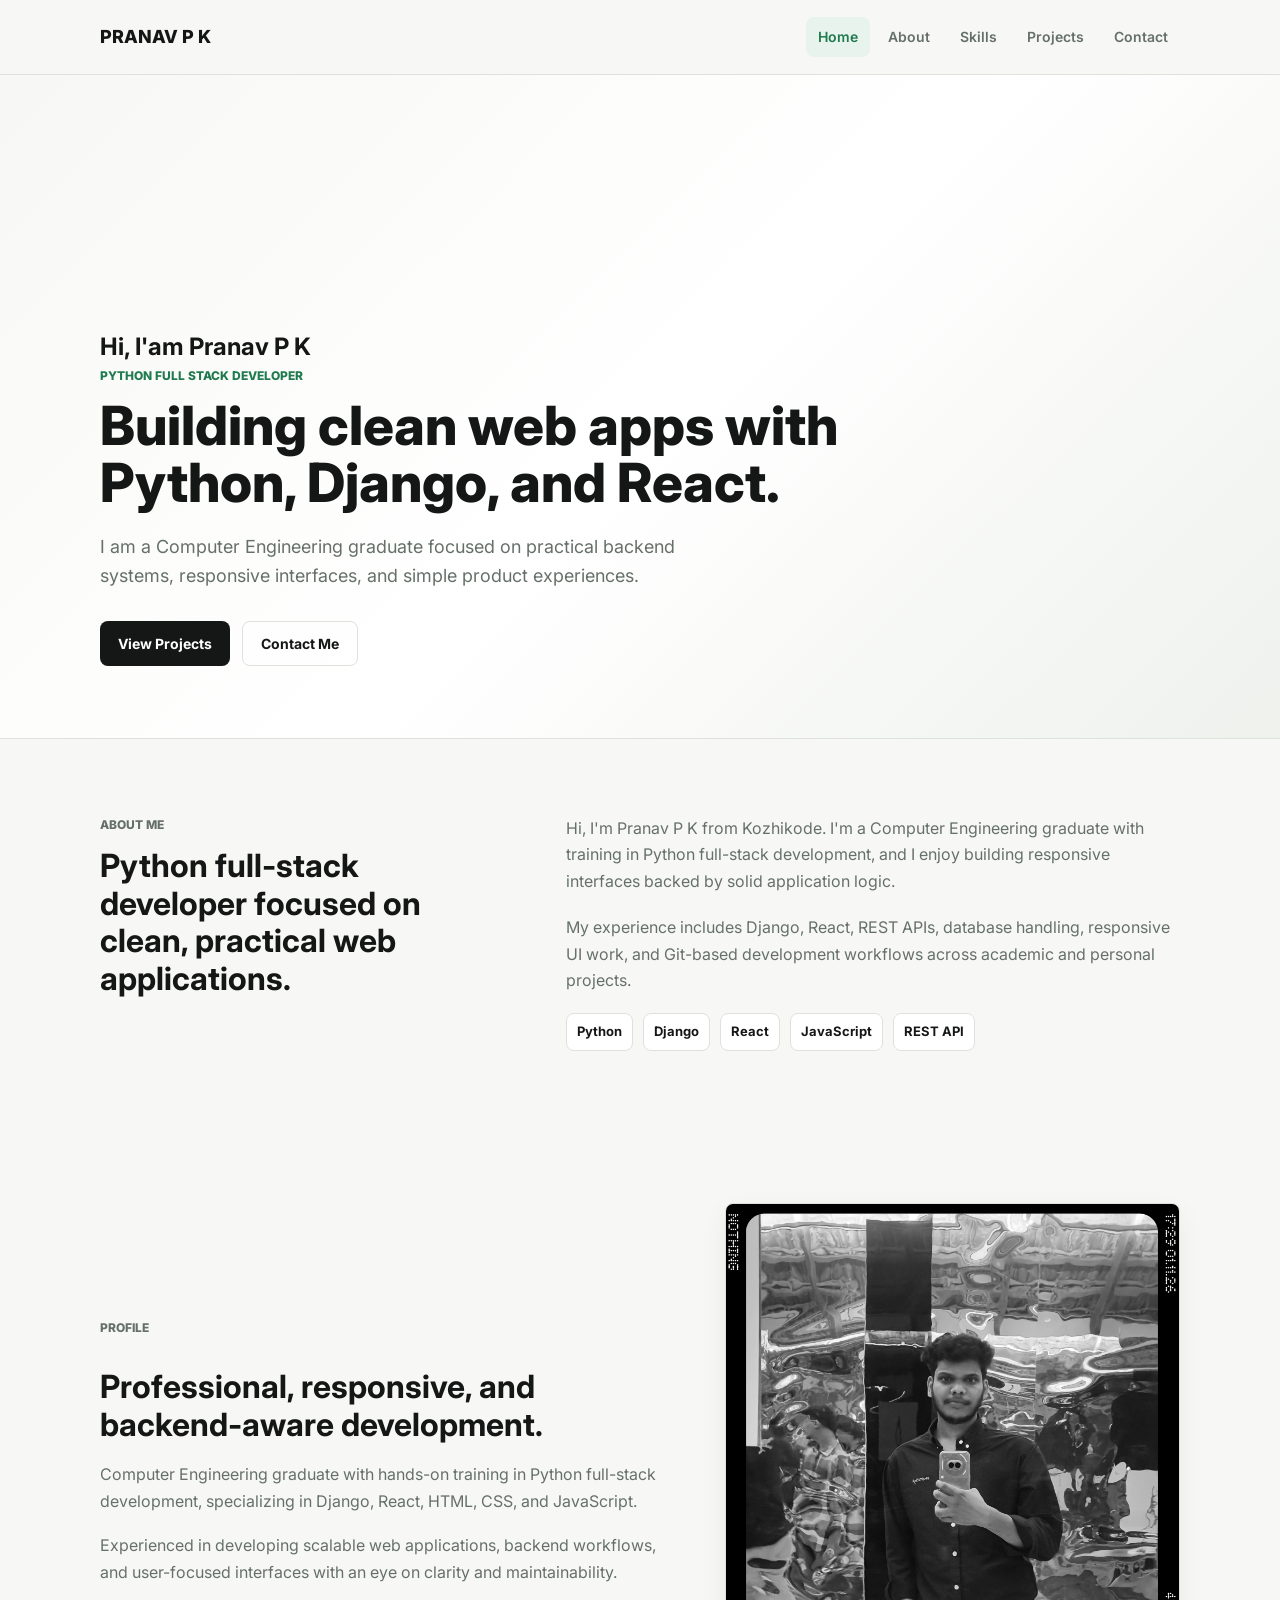
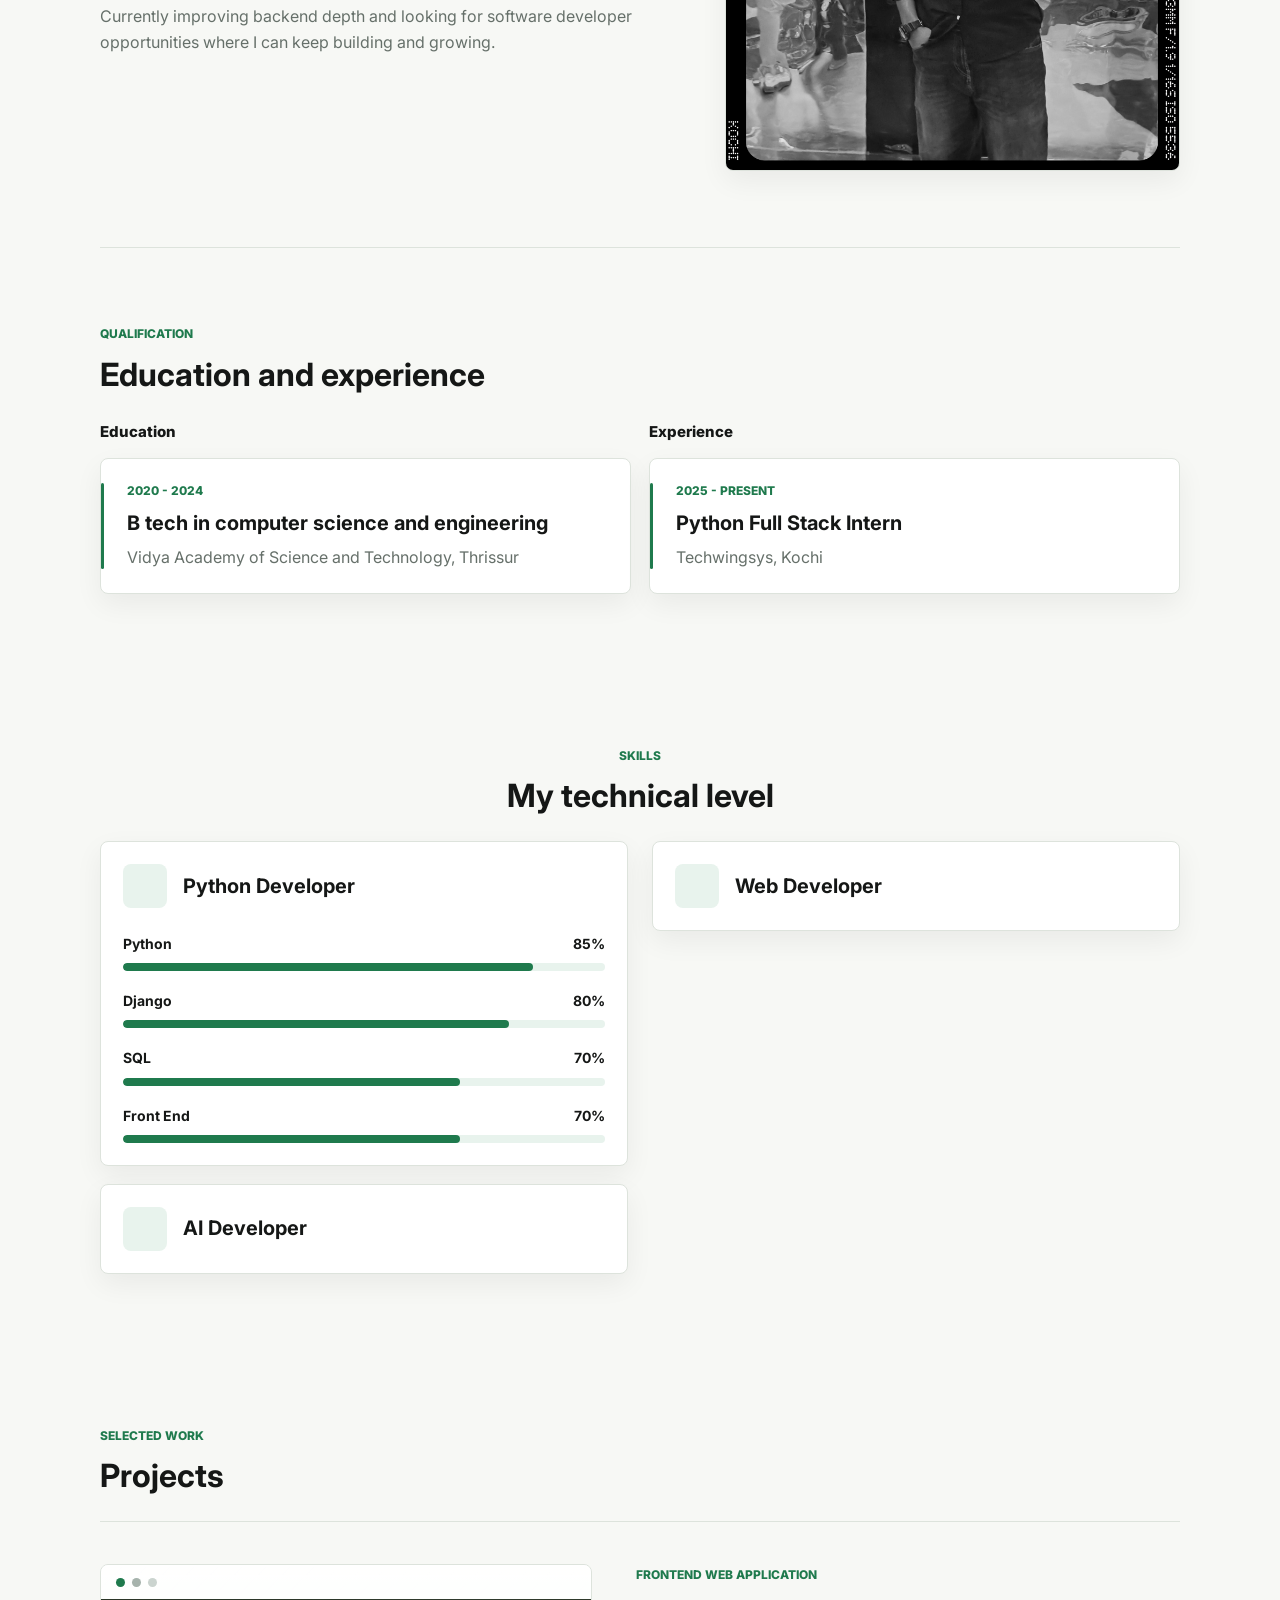
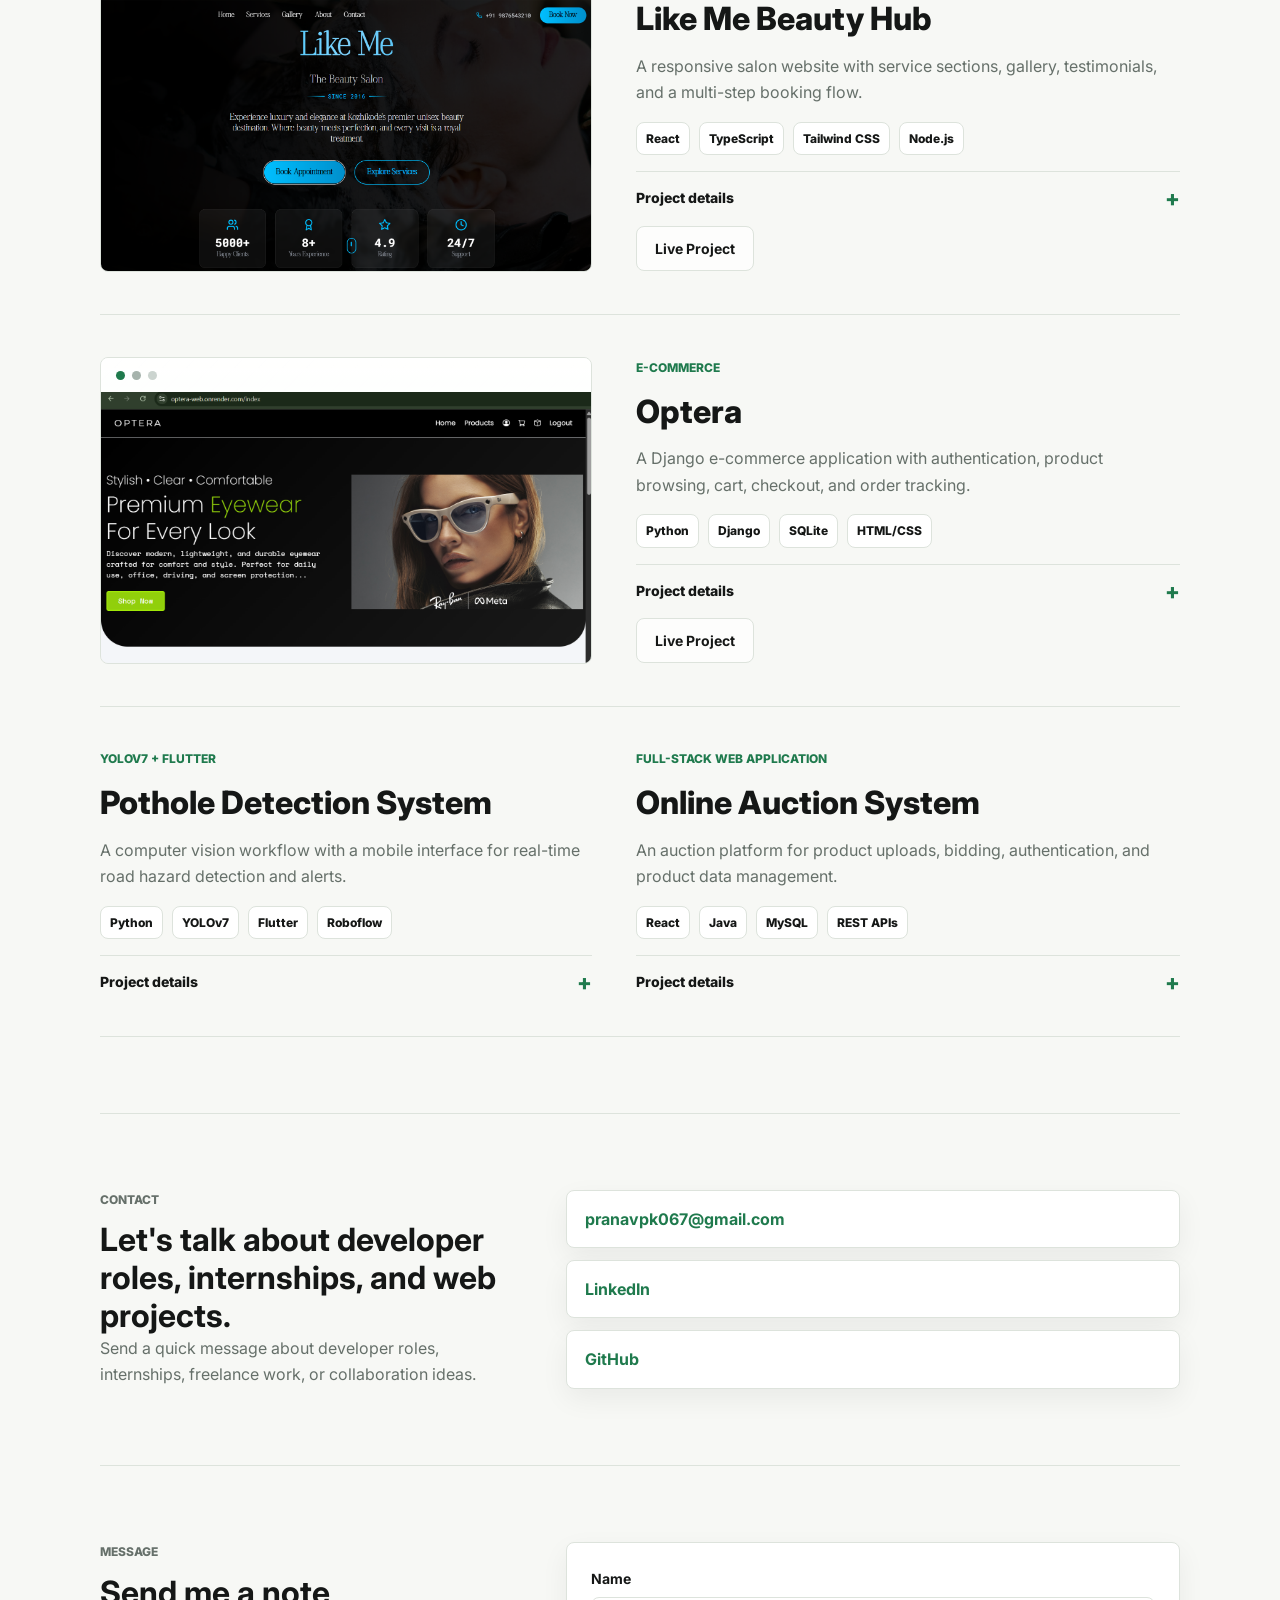
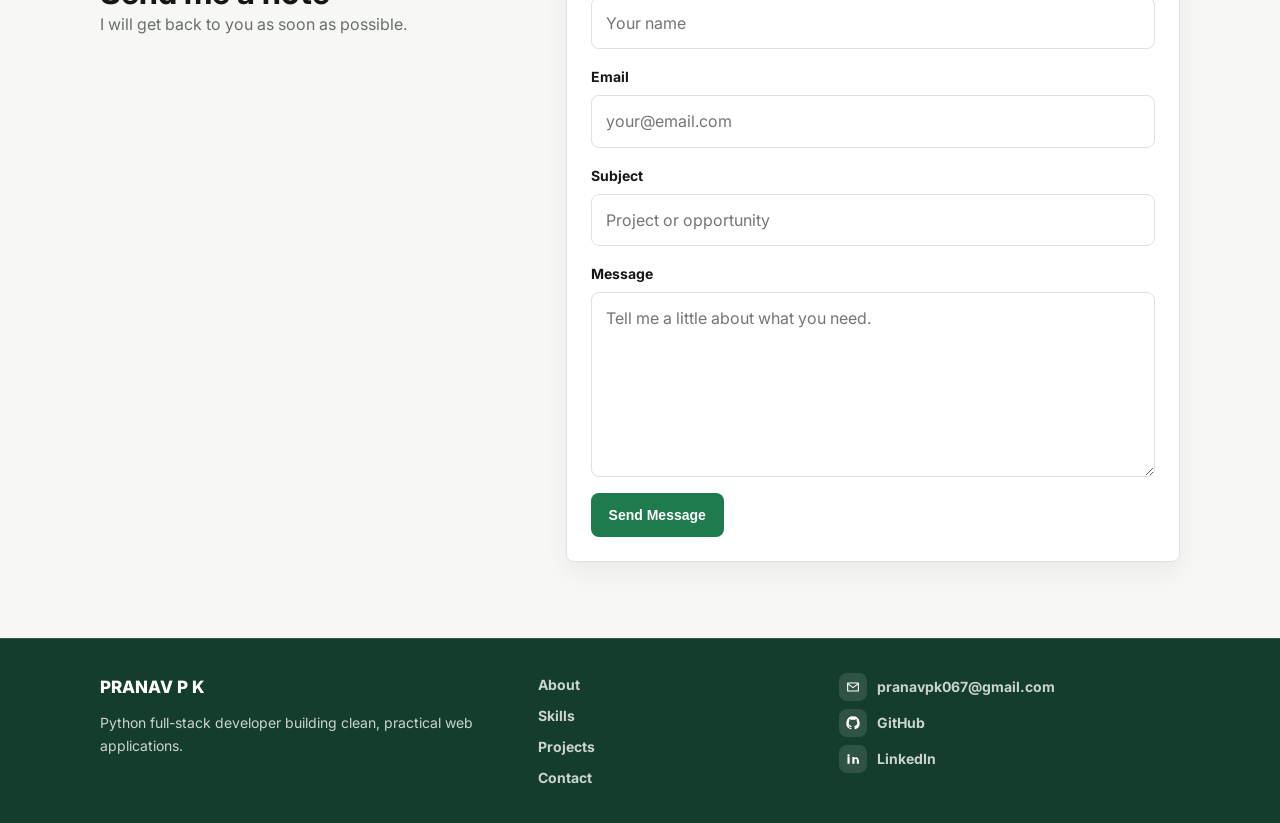
==== commit 9fbe56bc: "Refine home section scroll and spacing" ====
--- a/index.html
+++ b/index.html
@@ -4,7 +4,7 @@
 <head>
     <meta charset="UTF-8">
     <meta name="viewport" content="width=device-width, initial-scale=1.0">
-    <title>Pranav P K | Portfolio</title>
+    <title>Pranav P K</title>
     <link rel="preconnect" href="https://fonts.googleapis.com">
     <link rel="preconnect" href="https://fonts.gstatic.com" crossorigin>
     <link href="https://fonts.googleapis.com/css2?family=Inter:wght@400;500;600;700;800&display=swap" rel="stylesheet">
@@ -91,7 +91,7 @@
                     <div class="timeline">
                         <article class="timeline-item">
                             <span>2020 - 2024</span>
-                            <h3>B Tech in Computer Engineering</h3>
+                            <h3>B tech in computer science and engineering</h3>
                             <p>Vidya Academy of Science and Technology, Thrissur</p>
                         </article>
                     </div>
@@ -102,7 +102,7 @@
                     <div class="timeline">
                         <article class="timeline-item">
                             <span>2025 - Present</span>
-                            <h3>Python Full Stack Internship</h3>
+                            <h3>Python Full Stack Intern</h3>
                             <p>Techwingsys, Kochi</p>
                         </article>
                     </div>
--- a/style.css
+++ b/style.css
@@ -138,9 +138,13 @@
     scroll-margin-top: 96px;
 }
 
+#home.scroll-section {
+    scroll-margin-top: 0;
+}
+
 
 .hero-content {
-    padding: 92px 0 72px;
+    padding: 52px 0 72px;
 }
 
 .eyebrow {
@@ -1002,7 +1006,7 @@
     }
 
     .hero-content {
-        padding: 68px 0 46px;
+        padding: 40px 0 46px;
     }
 
     .hero h1,
